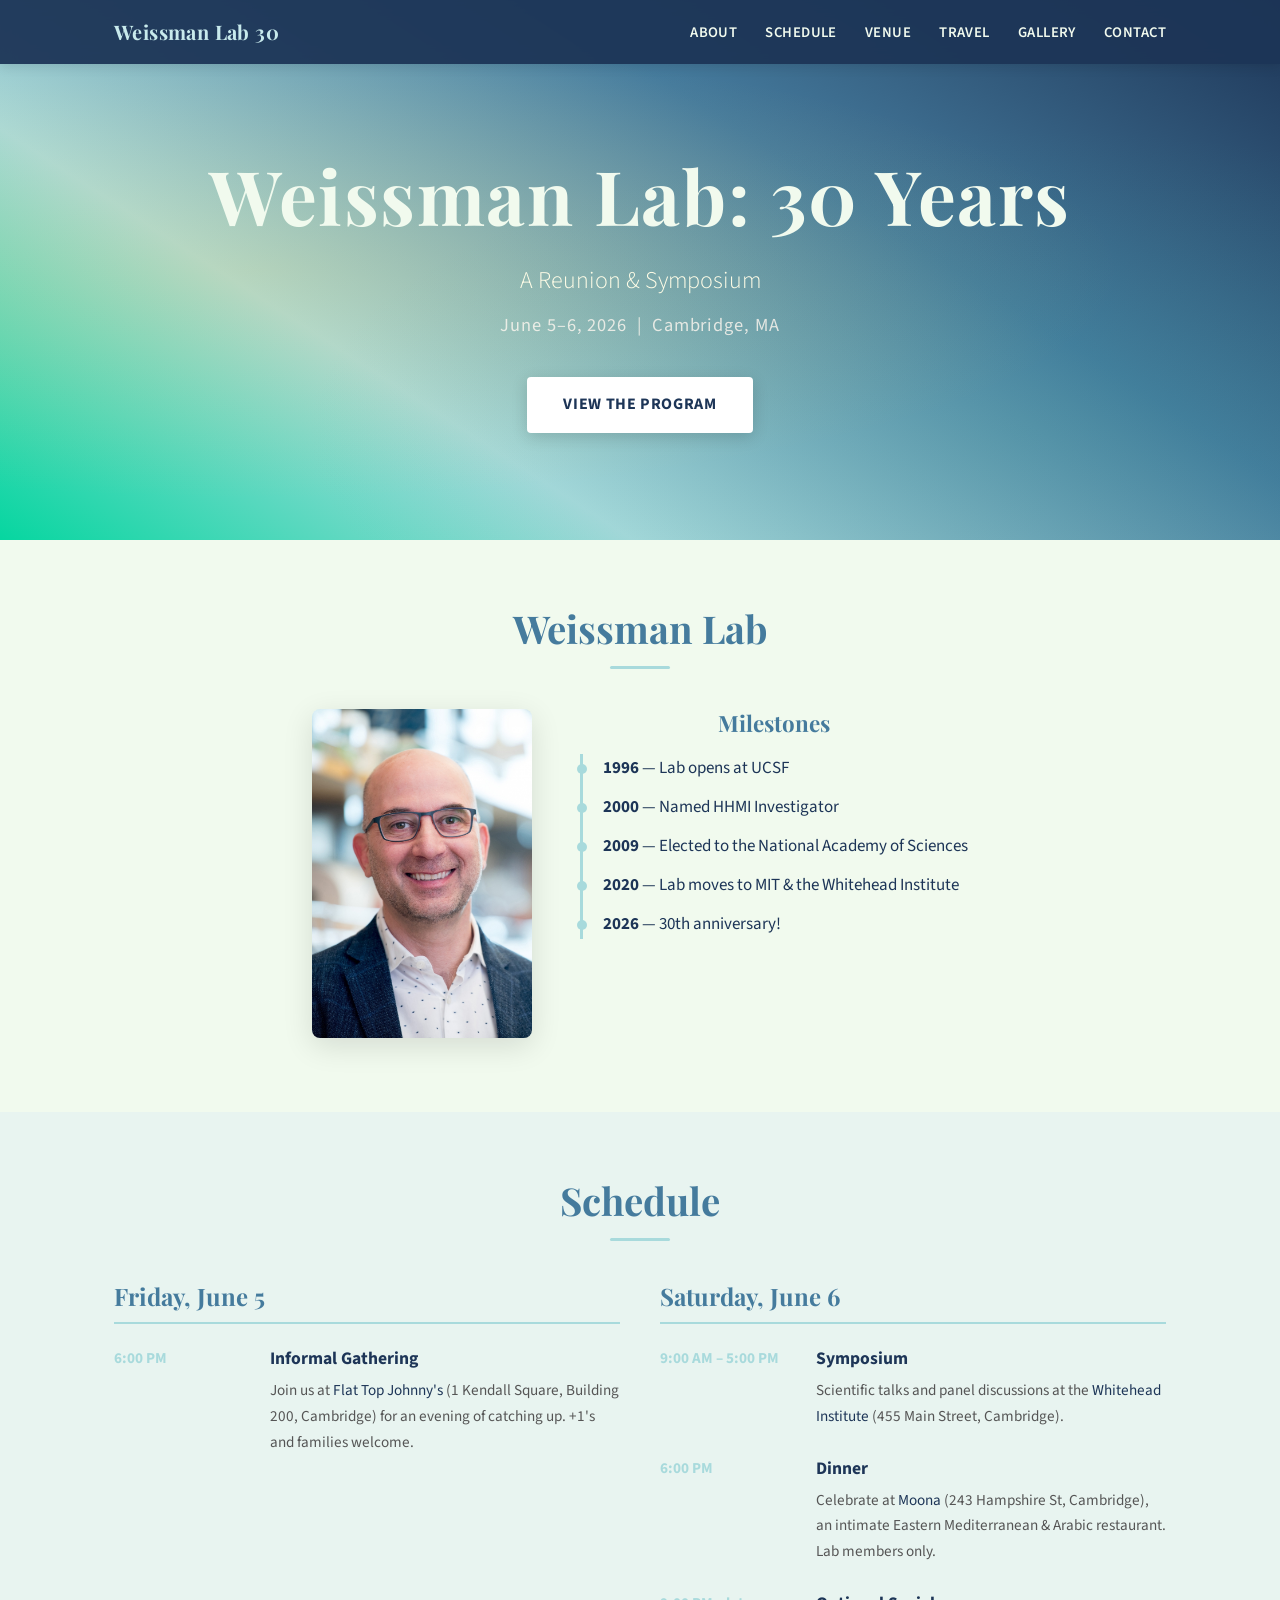
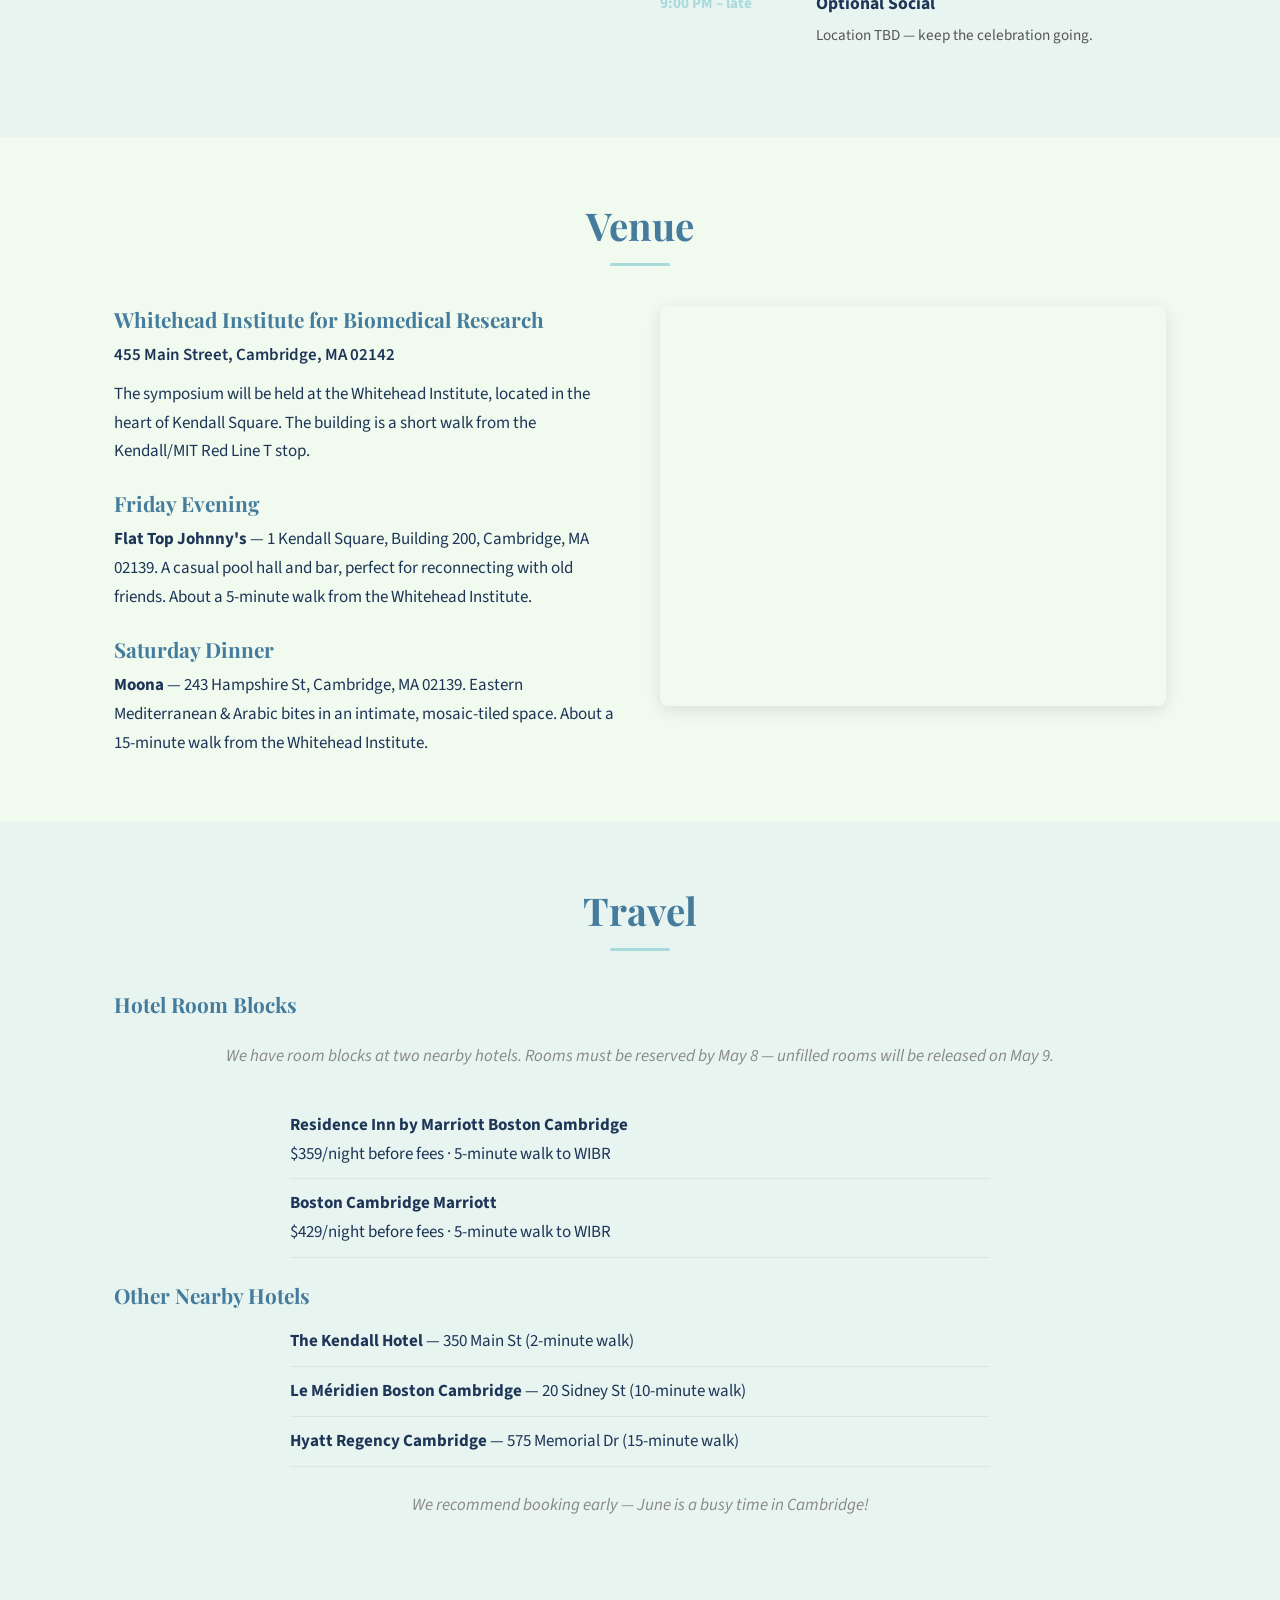
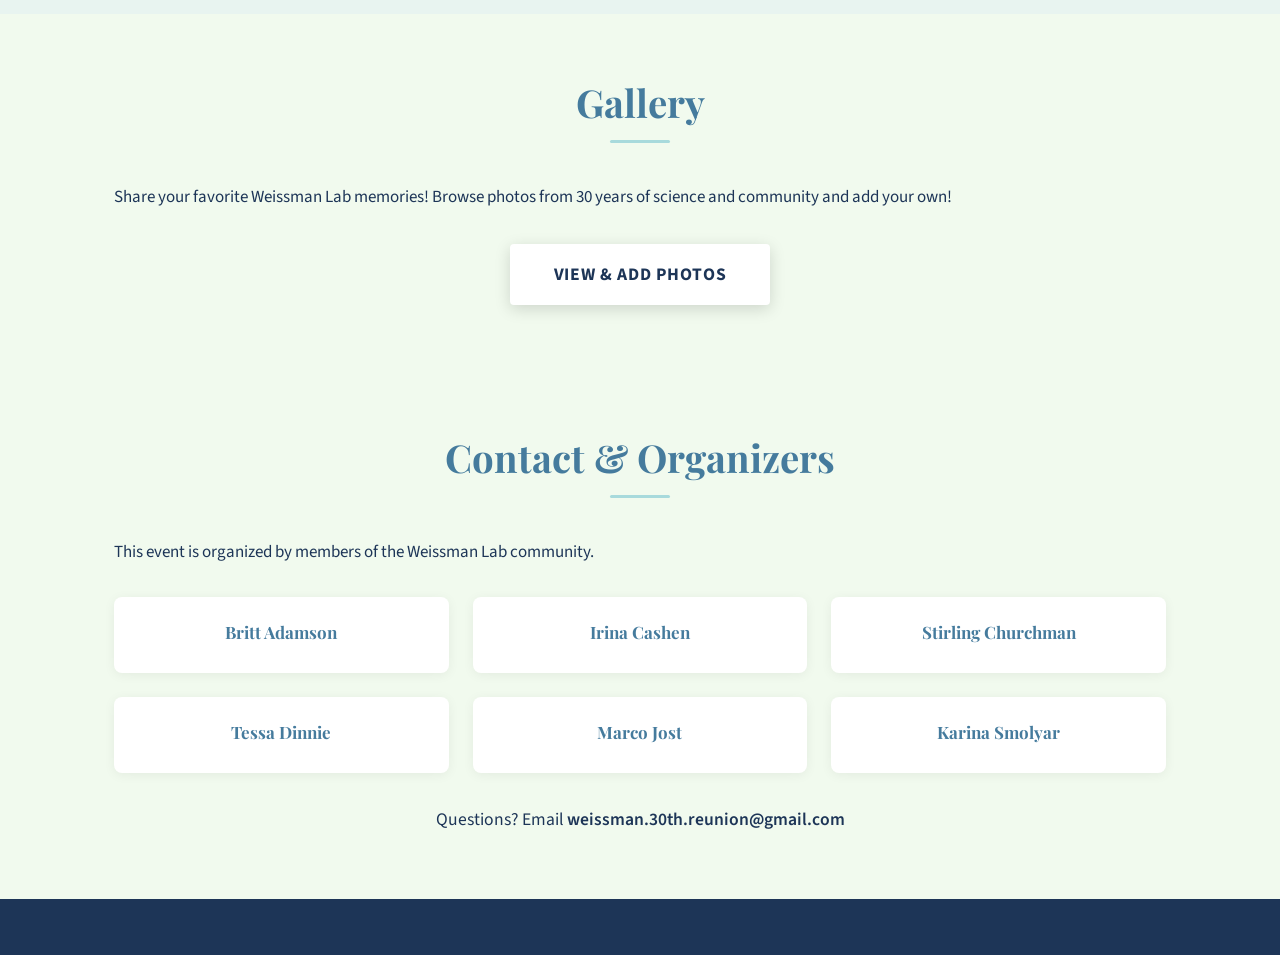
==== index.html @ 536d28dc "Update dinner details and add walk time to Moona in venue section Co-Authored-By: Claude Opus 4.6 (1" ====
<!DOCTYPE html>
<html lang="en">
<head>
  <meta charset="UTF-8">
  <meta name="viewport" content="width=device-width, initial-scale=1.0">
  <title>Weissman Lab: 30 Years — Reunion & Symposium</title>
  <meta name="description" content="Celebrating 30 years of the Weissman Lab. Join us for a reunion and symposium on June 5–6, 2026 in Cambridge, MA.">

  <!-- Open Graph -->
  <meta property="og:title" content="Weissman Lab: 30 Years">
  <meta property="og:description" content="A Reunion & Symposium — June 5–6, 2026 | Cambridge, MA">
  <meta property="og:type" content="website">
  <meta property="og:image" content="images/jonathan.jpg">

  <!-- Google Fonts -->
  <link rel="preconnect" href="https://fonts.googleapis.com">
  <link rel="preconnect" href="https://fonts.gstatic.com" crossorigin>
  <link href="https://fonts.googleapis.com/css2?family=Playfair+Display:wght@400;700&family=Source+Sans+3:wght@300;400;600;700&display=swap" rel="stylesheet">

  <link rel="stylesheet" href="css/style.css">
</head>
<body>

  <!-- Navigation -->
  <nav id="navbar">
    <div class="nav-container">
      <a href="#hero" class="nav-logo">Weissman Lab 30</a>
      <button class="nav-toggle" aria-label="Toggle navigation" aria-expanded="false">
        <span></span>
        <span></span>
        <span></span>
      </button>
      <ul class="nav-links">
        <li><a href="#about">About</a></li>
        <li><a href="#schedule">Schedule</a></li>
        <li><a href="#venue">Venue</a></li>
        <li><a href="#travel">Travel</a></li>
        <li><a href="#gallery">Gallery</a></li>
        <li><a href="#contact">Contact</a></li>
      </ul>
    </div>
  </nav>

  <!-- 1. Hero Banner -->
  <section id="hero">
    <div class="hero-overlay"></div>
    <div class="hero-content">
      <h1>Weissman Lab: 30 Years</h1>
      <p class="hero-subtitle">A Reunion &amp; Symposium</p>
      <p class="hero-date">June 5&ndash;6, 2026 &nbsp;|&nbsp; Cambridge, MA</p>
      <a href="#schedule" class="btn">View the Program</a>
    </div>
  </section>

  <!-- 2. Weissman Lab -->
  <section id="about">
    <div class="container">
      <h2>Weissman Lab</h2>
      <div class="about-centered">
        <div class="about-photo">
          <img src="images/jonathan.jpg" alt="Jonathan Weissman" loading="lazy">
        </div>
        <div>
          <h3 class="milestones-heading">Milestones</h3>
          <ul class="milestones">
            <li><strong>1996</strong> — Lab opens at UCSF</li>
            <li><strong>2000</strong> — Named HHMI Investigator</li>
            <li><strong>2009</strong> — Elected to the National Academy of Sciences</li>
            <li><strong>2020</strong> — Lab moves to MIT &amp; the Whitehead Institute</li>
            <li><strong>2026</strong> — 30th anniversary!</li>
          </ul>
        </div>
      </div>
    </div>
  </section>

  <!-- 3. Schedule / Program -->
  <section id="schedule">
    <div class="container">
      <h2>Schedule</h2>
      <div class="schedule-grid">

        <div class="schedule-day">
          <h3>Friday, June 5</h3>
          <div class="schedule-event">
            <span class="event-time">6:00 PM</span>
            <div class="event-details">
              <strong>Informal Gathering</strong>
              <p>Join us at <a href="https://www.flattopjohnnys.com" target="_blank" rel="noopener">Flat Top Johnny's</a> (1 Kendall Square, Building 200, Cambridge) for an evening of catching up. +1's and families welcome.</p>
            </div>
          </div>
        </div>

        <div class="schedule-day">
          <h3>Saturday, June 6</h3>
          <div class="schedule-event">
            <span class="event-time">9:00 AM – 5:00 PM</span>
            <div class="event-details">
              <strong>Symposium</strong>
              <p>Scientific talks and panel discussions at the <a href="https://wi.mit.edu" target="_blank" rel="noopener">Whitehead Institute</a> (455 Main Street, Cambridge).</p>
            </div>
          </div>
          <div class="schedule-event">
            <span class="event-time">6:00 PM</span>
            <div class="event-details">
              <strong>Dinner</strong>
              <p>Celebrate at <a href="https://www.moonarestaurant.com" target="_blank" rel="noopener">Moona</a> (243 Hampshire St, Cambridge), an intimate Eastern Mediterranean &amp; Arabic restaurant. Lab members only.</p>
            </div>
          </div>
          <div class="schedule-event">
            <span class="event-time">9:00 PM – late</span>
            <div class="event-details">
              <strong>Optional Social</strong>
              <p>Location TBD — keep the celebration going.</p>
            </div>
          </div>
        </div>

      </div>
    </div>
  </section>

  <!-- 4. Venue -->
  <section id="venue">
    <div class="container">
      <h2>Venue</h2>
      <div class="venue-grid">

        <div class="venue-info">
          <h3>Whitehead Institute for Biomedical Research</h3>
          <p class="venue-address">455 Main Street, Cambridge, MA 02142</p>
          <p>The symposium will be held at the Whitehead Institute, located in the heart of Kendall Square. The building is a short walk from the Kendall/MIT Red Line T stop.</p>

          <h3>Friday Evening</h3>
          <p><strong>Flat Top Johnny's</strong> — 1 Kendall Square, Building 200, Cambridge, MA 02139. A casual pool hall and bar, perfect for reconnecting with old friends. About a 5-minute walk from the Whitehead Institute.</p>

          <h3>Saturday Dinner</h3>
          <p><strong><a href="https://www.moonarestaurant.com" target="_blank" rel="noopener">Moona</a></strong> — 243 Hampshire St, Cambridge, MA 02139. Eastern Mediterranean &amp; Arabic bites in an intimate, mosaic-tiled space. About a 15-minute walk from the Whitehead Institute.</p>
        </div>

        <div class="venue-map">
          <iframe
            src="https://maps.google.com/maps?q=Whitehead+Institute+for+Biomedical+Research,+455+Main+Street,+Cambridge,+MA&amp;t=&amp;z=15&amp;ie=UTF8&amp;iwloc=&amp;output=embed"
            width="100%"
            height="400"
            style="border:0;"
            allowfullscreen=""
            loading="lazy"
            referrerpolicy="no-referrer-when-downgrade"
            title="Map to Whitehead Institute">
          </iframe>
        </div>

      </div>
    </div>
  </section>

  <!-- 5. Travel -->
  <section id="travel">
    <div class="container">
      <h2>Travel</h2>

      <h3>Hotel Room Blocks</h3>
      <p class="section-note">We have room blocks at two nearby hotels. Rooms must be reserved by May 8&nbsp;&mdash; unfilled rooms will be released on May 9.</p>
      <ul class="hotel-list">
        <li>
          <strong><a href="https://app.marriott.com/reslink?id=1772903614378&key=GRP&app=resvlink" target="_blank" rel="noopener">Residence Inn by Marriott Boston Cambridge</a></strong>
          <br>$359/night before fees &middot; 5-minute walk to WIBR
        </li>
        <li>
          <strong><a href="https://app.marriott.com/reslink?id=1773342755655&key=GRP&app=resvlink" target="_blank" rel="noopener">Boston Cambridge Marriott</a></strong>
          <br>$429/night before fees &middot; 5-minute walk to WIBR
        </li>
      </ul>

      <h3>Other Nearby Hotels</h3>
      <ul class="hotel-list">
        <li><strong><a href="https://kendallhotel.com" target="_blank" rel="noopener">The Kendall Hotel</a></strong> — 350 Main St (2-minute walk)</li>
        <li><strong><a href="https://www.marriott.com/en-us/hotels/boslm-le-meridien-boston-cambridge/overview/" target="_blank" rel="noopener">Le Méridien Boston Cambridge</a></strong> — 20 Sidney St (10-minute walk)</li>
        <li><strong><a href="https://www.hyatt.com/hyatt-regency/en-US/bosrc-hyatt-regency-cambridge" target="_blank" rel="noopener">Hyatt Regency Cambridge</a></strong> — 575 Memorial Dr (15-minute walk)</li>
      </ul>
      <p class="section-note">We recommend booking early — June is a busy time in Cambridge!</p>
    </div>
  </section>

  <!-- 6. Photo Gallery -->
  <section id="gallery">
    <div class="container">
      <h2>Gallery</h2>
      <p>Share your favorite Weissman Lab memories! Browse photos from 30 years of science and community and add your own!</p>
      <div class="gallery-cta">
        <a href="https://photos.app.goo.gl/qcCmUvtRfWx8oENp8" target="_blank" rel="noopener" class="btn btn-gallery">View &amp; Add Photos</a>
      </div>
    </div>
  </section>

  <!-- Lightbox -->
  <div id="lightbox" class="lightbox" role="dialog" aria-hidden="true">
    <button class="lightbox-close" aria-label="Close lightbox">&times;</button>
    <img class="lightbox-img" src="" alt="">
    <button class="lightbox-prev" aria-label="Previous image">&#8249;</button>
    <button class="lightbox-next" aria-label="Next image">&#8250;</button>
  </div>

  <!-- 7. Contact / Organizers -->
  <section id="contact">
    <div class="container">
      <h2>Contact &amp; Organizers</h2>
      <p>This event is organized by members of the Weissman Lab community.</p>
      <div class="organizers-grid">
        <div class="organizer-card"><h4>Britt Adamson</h4></div>
        <div class="organizer-card"><h4>Irina Cashen</h4></div>
        <div class="organizer-card"><h4>Stirling Churchman</h4></div>
        <div class="organizer-card"><h4>Tessa Dinnie</h4></div>
        <div class="organizer-card"><h4>Marco Jost</h4></div>
        <div class="organizer-card"><h4>Karina Smolyar</h4></div>
      </div>
      <p class="contact-email">Questions? Email <a href="mailto:weissman.30th.reunion@gmail.com">weissman.30th.reunion@gmail.com</a></p>
    </div>
  </section>

  <!-- Footer -->
  <footer>
    <div class="container">
    </div>
  </footer>

  <script src="js/main.js"></script>
</body>
</html>
---- css/style.css ----
/* ===========================
   Weissman Lab 30th Anniversary
   =========================== */

:root {
  --gold: #A8DADC;
  --burgundy: #457B9D;
  --cream: #F1FAEE;
  --charcoal: #1D3557;
  --gold-light: #c8eaec;
  --burgundy-dark: #345d77;
  --gray-light: #E8F4F0;
  --teal: #1D3557;
  --coral: #457B9D;
  --sunset: #A8DADC;
}

/* Reset */
*, *::before, *::after {
  margin: 0;
  padding: 0;
  box-sizing: border-box;
}

html {
  scroll-behavior: smooth;
  scroll-padding-top: 70px;
}

body {
  font-family: 'Source Sans 3', 'Source Sans Pro', sans-serif;
  color: var(--charcoal);
  background: var(--cream);
  line-height: 1.7;
  font-size: 17px;
}

h1, h2, h3, h4 {
  font-family: 'Playfair Display', Georgia, serif;
  line-height: 1.3;
}

a {
  color: var(--teal);
  text-decoration: none;
  transition: color 0.2s;
}

a:hover {
  color: var(--coral);
}

img {
  max-width: 100%;
  height: auto;
}

.container {
  max-width: 1100px;
  margin: 0 auto;
  padding: 0 24px;
}

section {
  padding: 64px 0;
}

section:nth-child(even) {
  background: var(--gray-light);
}

h2 {
  font-size: 2.4rem;
  margin-bottom: 12px;
  color: var(--coral);
  text-align: center;
}

h2::after {
  content: '';
  display: block;
  width: 60px;
  height: 3px;
  background: var(--gold);
  margin: 12px auto 40px;
  border-radius: 2px;
}

.section-note {
  text-align: center;
  color: #888;
  font-style: italic;
  margin-bottom: 30px;
}

/* ---- Navigation ---- */

#navbar {
  position: fixed;
  top: 0;
  left: 0;
  right: 0;
  z-index: 1000;
  background: rgba(29, 53, 87, 0.95);
  backdrop-filter: blur(8px);
  box-shadow: 0 2px 12px rgba(0,0,0,0.12);
}

.nav-container {
  max-width: 1100px;
  margin: 0 auto;
  padding: 0 24px;
  display: flex;
  align-items: center;
  justify-content: space-between;
  height: 64px;
}

.nav-logo {
  font-family: 'Playfair Display', serif;
  font-size: 1.25rem;
  color: var(--gold-light) !important;
  font-weight: 700;
  letter-spacing: 0.02em;
}

.nav-links {
  list-style: none;
  display: flex;
  gap: 28px;
}

.nav-links a {
  color: var(--cream);
  font-size: 0.92rem;
  font-weight: 600;
  letter-spacing: 0.03em;
  text-transform: uppercase;
  padding: 4px 0;
  border-bottom: 2px solid transparent;
  transition: border-color 0.2s, color 0.2s;
}

.nav-links a:hover,
.nav-links a.active {
  color: var(--gold);
  border-bottom-color: var(--gold);
}

/* Nav toggle (mobile) */
.nav-toggle {
  display: none;
  flex-direction: column;
  gap: 5px;
  background: none;
  border: none;
  cursor: pointer;
  padding: 4px;
}

.nav-toggle span {
  display: block;
  width: 26px;
  height: 2px;
  background: var(--cream);
  border-radius: 2px;
  transition: transform 0.3s, opacity 0.3s;
}

.nav-toggle.open span:nth-child(1) {
  transform: translateY(7px) rotate(45deg);
}

.nav-toggle.open span:nth-child(2) {
  opacity: 0;
}

.nav-toggle.open span:nth-child(3) {
  transform: translateY(-7px) rotate(-45deg);
}

/* ---- Hero ---- */

#hero {
  position: relative;
  min-height: 60vh;
  display: flex;
  align-items: center;
  justify-content: center;
  text-align: center;
  background: linear-gradient(213deg, #1D3557 0%, #457B9D 35%, #A8DADC 70%, #06D6A0 100%);
  padding: 120px 24px 80px;
  overflow: hidden;
}

.hero-overlay {
  position: absolute;
  inset: 0;
  background:
    radial-gradient(ellipse at 20% 50%, rgba(247, 201, 72, 0.2) 0%, transparent 60%),
    radial-gradient(ellipse at 80% 80%, rgba(42, 157, 143, 0.15) 0%, transparent 50%);
  pointer-events: none;
}

.hero-content {
  position: relative;
  z-index: 1;
}

#hero h1 {
  font-size: 4.7rem;
  color: var(--cream);
  margin-bottom: 16px;
  letter-spacing: 0.02em;
}

.hero-subtitle {
  font-size: 1.5rem;
  color: #FFFDE7;
  font-weight: 300;
  margin-bottom: 8px;
}

.hero-date {
  font-size: 1.15rem;
  color: rgba(255, 248, 240, 0.8);
  margin-bottom: 36px;
  letter-spacing: 0.05em;
}

.btn {
  display: inline-block;
  padding: 14px 36px;
  background: white;
  color: var(--charcoal);
  font-weight: 700;
  font-size: 1rem;
  border-radius: 4px;
  letter-spacing: 0.04em;
  text-transform: uppercase;
  transition: background 0.2s, transform 0.15s, box-shadow 0.2s;
  box-shadow: 0 4px 16px rgba(0,0,0,0.15);
}

.btn:hover {
  background: var(--gold-light);
  color: var(--charcoal);
  transform: translateY(-1px);
  box-shadow: 0 6px 20px rgba(0,0,0,0.2);
}

/* ---- About ---- */

.about-grid {
  display: grid;
  grid-template-columns: 280px 1fr;
  gap: 48px;
  align-items: start;
}

.about-photo img {
  border-radius: 8px;
  box-shadow: 0 8px 30px rgba(0,0,0,0.12);
  width: 220px;
}

.figure-caption {
  font-style: italic;
  font-size: 0.85rem;
  color: #777;
  margin-top: 10px;
  line-height: 1.4;
  max-width: 220px;
}

.about-text p {
  margin-bottom: 16px;
}

.about-text h3 {
  font-size: 1.4rem;
  color: var(--coral);
  margin: 28px 0 12px;
}

.about-centered {
  display: flex;
  justify-content: center;
  gap: 48px;
  align-items: start;
}

.milestones-heading {
  text-align: left;
  font-size: 1.4rem;
  color: var(--coral);
  margin-bottom: 16px;
  text-align: center;
}

.milestones {
  list-style: none;
  border-left: 3px solid var(--gold);
  padding-left: 20px;
  max-width: 500px;
}

.milestones li {
  margin-bottom: 10px;
  position: relative;
}

.milestones li::before {
  content: '';
  position: absolute;
  left: -26px;
  top: 10px;
  width: 10px;
  height: 10px;
  background: var(--gold);
  border-radius: 50%;
}

/* ---- Schedule ---- */

.schedule-grid {
  display: grid;
  grid-template-columns: 1fr 1fr;
  gap: 40px;
}

.schedule-day h3 {
  font-size: 1.5rem;
  color: var(--coral);
  margin-bottom: 20px;
  padding-bottom: 10px;
  border-bottom: 2px solid var(--gold);
}

.schedule-event {
  display: flex;
  gap: 16px;
  margin-bottom: 24px;
}

.event-time {
  flex-shrink: 0;
  width: 140px;
  font-weight: 700;
  color: var(--gold);
  font-size: 0.95rem;
  padding-top: 2px;
}

.event-details strong {
  display: block;
  font-size: 1.1rem;
  margin-bottom: 4px;
}

.event-details p {
  color: #555;
  font-size: 0.95rem;
}

/* ---- Speakers ---- */

.speakers-grid {
  display: grid;
  grid-template-columns: repeat(3, 1fr);
  gap: 28px;
}

.speaker-card {
  background: white;
  border-radius: 8px;
  padding: 28px 20px;
  text-align: center;
  box-shadow: 0 2px 12px rgba(0,0,0,0.06);
  transition: transform 0.2s, box-shadow 0.2s;
}

.speaker-card:hover {
  transform: translateY(-3px);
  box-shadow: 0 6px 20px rgba(0,0,0,0.1);
}

.speaker-photo-placeholder {
  width: 100px;
  height: 100px;
  border-radius: 50%;
  background: linear-gradient(135deg, var(--gray-light), #ddd);
  margin: 0 auto 16px;
  display: flex;
  align-items: center;
  justify-content: center;
}

.speaker-card h4 {
  font-size: 1.15rem;
  color: var(--charcoal);
  margin-bottom: 4px;
}

.speaker-affiliation {
  color: var(--teal);
  font-size: 0.9rem;
  font-weight: 600;
  margin-bottom: 6px;
}

.speaker-talk {
  color: #888;
  font-size: 0.88rem;
  font-style: italic;
}

.placeholder-card {
  opacity: 0.6;
  border: 2px dashed #ccc;
  box-shadow: none;
}

/* ---- Venue ---- */

.venue-grid {
  display: grid;
  grid-template-columns: 1fr 1fr;
  gap: 40px;
  align-items: start;
}

.venue-info h3 {
  font-size: 1.3rem;
  color: var(--coral);
  margin: 24px 0 8px;
}

.venue-info h3:first-child {
  margin-top: 0;
}

.venue-address {
  font-weight: 600;
  color: var(--teal);
  margin-bottom: 10px;
}

.hotel-list {
  list-style: none;
  padding: 0;
}

.hotel-list li {
  padding: 6px 0;
  border-bottom: 1px solid rgba(0,0,0,0.06);
}

.venue-map iframe {
  border-radius: 8px;
  box-shadow: 0 4px 16px rgba(0,0,0,0.1);
}

/* ---- Travel ---- */

#travel h3 {
  font-size: 1.3rem;
  color: var(--coral);
  margin: 24px 0 8px;
}

#travel h3:first-of-type {
  margin-top: 0;
}

#travel .hotel-list {
  max-width: 700px;
  margin: 0 auto;
}

#travel .hotel-list li {
  padding: 10px 0;
}

#travel .section-note {
  margin-top: 24px;
}

/* ---- Gallery ---- */

.gallery-cta {
  text-align: center;
  margin-top: 32px;
}

.btn-gallery {
  font-size: 1.1rem;
  padding: 16px 44px;
}

/* ---- Lightbox ---- */

.lightbox {
  display: none;
  position: fixed;
  inset: 0;
  z-index: 2000;
  background: rgba(0, 0, 0, 0.92);
  align-items: center;
  justify-content: center;
}

.lightbox.active {
  display: flex;
}

.lightbox-img {
  max-width: 90vw;
  max-height: 85vh;
  border-radius: 4px;
  box-shadow: 0 0 40px rgba(0,0,0,0.5);
}

.lightbox-close {
  position: absolute;
  top: 20px;
  right: 28px;
  background: none;
  border: none;
  color: white;
  font-size: 2.5rem;
  cursor: pointer;
  line-height: 1;
  transition: color 0.2s;
}

.lightbox-close:hover {
  color: var(--gold);
}

.lightbox-prev,
.lightbox-next {
  position: absolute;
  top: 50%;
  transform: translateY(-50%);
  background: none;
  border: none;
  color: white;
  font-size: 3rem;
  cursor: pointer;
  padding: 8px 16px;
  transition: color 0.2s;
}

.lightbox-prev { left: 16px; }
.lightbox-next { right: 16px; }

.lightbox-prev:hover,
.lightbox-next:hover {
  color: var(--gold);
}

/* ---- Contact ---- */

.organizers-grid {
  display: grid;
  grid-template-columns: repeat(auto-fit, minmax(260px, 1fr));
  gap: 24px;
  margin-top: 30px;
}

.organizer-card {
  background: white;
  border-radius: 8px;
  padding: 24px;
  text-align: center;
  box-shadow: 0 2px 12px rgba(0,0,0,0.06);
}

.organizer-card h4 {
  color: var(--coral);
  margin-bottom: 6px;
}

.contact-email {
  text-align: center;
  margin-top: 32px;
  font-size: 1.1rem;
}

.contact-email a {
  font-weight: 600;
}

.draft-note {
  margin-top: 20px;
  font-size: 0.85rem;
  color: #999;
  font-style: italic;
}

/* ---- Footer ---- */

footer {
  background: var(--charcoal);
  color: rgba(255, 248, 240, 0.6);
  text-align: center;
  padding: 28px 24px;
  font-size: 0.9rem;
}

.footer-credit {
  margin-top: 8px;
  font-size: 0.8rem;
  opacity: 0.6;
}

.footer-credit a {
  color: rgba(255, 248, 240, 0.8);
}

.footer-credit a:hover {
  color: var(--gold-light);
}

/* ---- Responsive ---- */

@media (max-width: 900px) {
  .about-grid {
    grid-template-columns: 1fr;
    text-align: center;
  }

  .about-photo {
    display: flex;
    justify-content: center;
  }

  .about-photo img {
    max-width: 220px;
  }

  .milestones {
    text-align: left;
  }

  .schedule-grid {
    grid-template-columns: 1fr;
  }

  .speakers-grid {
    grid-template-columns: repeat(2, 1fr);
  }

  .venue-grid {
    grid-template-columns: 1fr;
  }

  .venue-map {
    order: -1;
  }
}

@media (max-width: 650px) {
  #hero h1 {
    font-size: 2.4rem;
  }

  .hero-subtitle {
    font-size: 1.15rem;
  }

  h2 {
    font-size: 1.8rem;
  }

  section {
    padding: 56px 0;
  }

  .nav-toggle {
    display: flex;
  }

  .nav-links {
    display: none;
    position: absolute;
    top: 64px;
    left: 0;
    right: 0;
    background: rgba(29, 53, 87, 0.98);
    flex-direction: column;
    gap: 0;
    padding: 8px 0;
  }

  .nav-links.open {
    display: flex;
  }

  .nav-links a {
    display: block;
    padding: 14px 24px;
    border-bottom: none;
  }

  .speakers-grid {
    grid-template-columns: 1fr;
  }

  .gallery-grid {
    grid-template-columns: repeat(2, 1fr);
  }

  .schedule-event {
    flex-direction: column;
    gap: 4px;
  }

  .event-time {
    width: auto;
  }
}
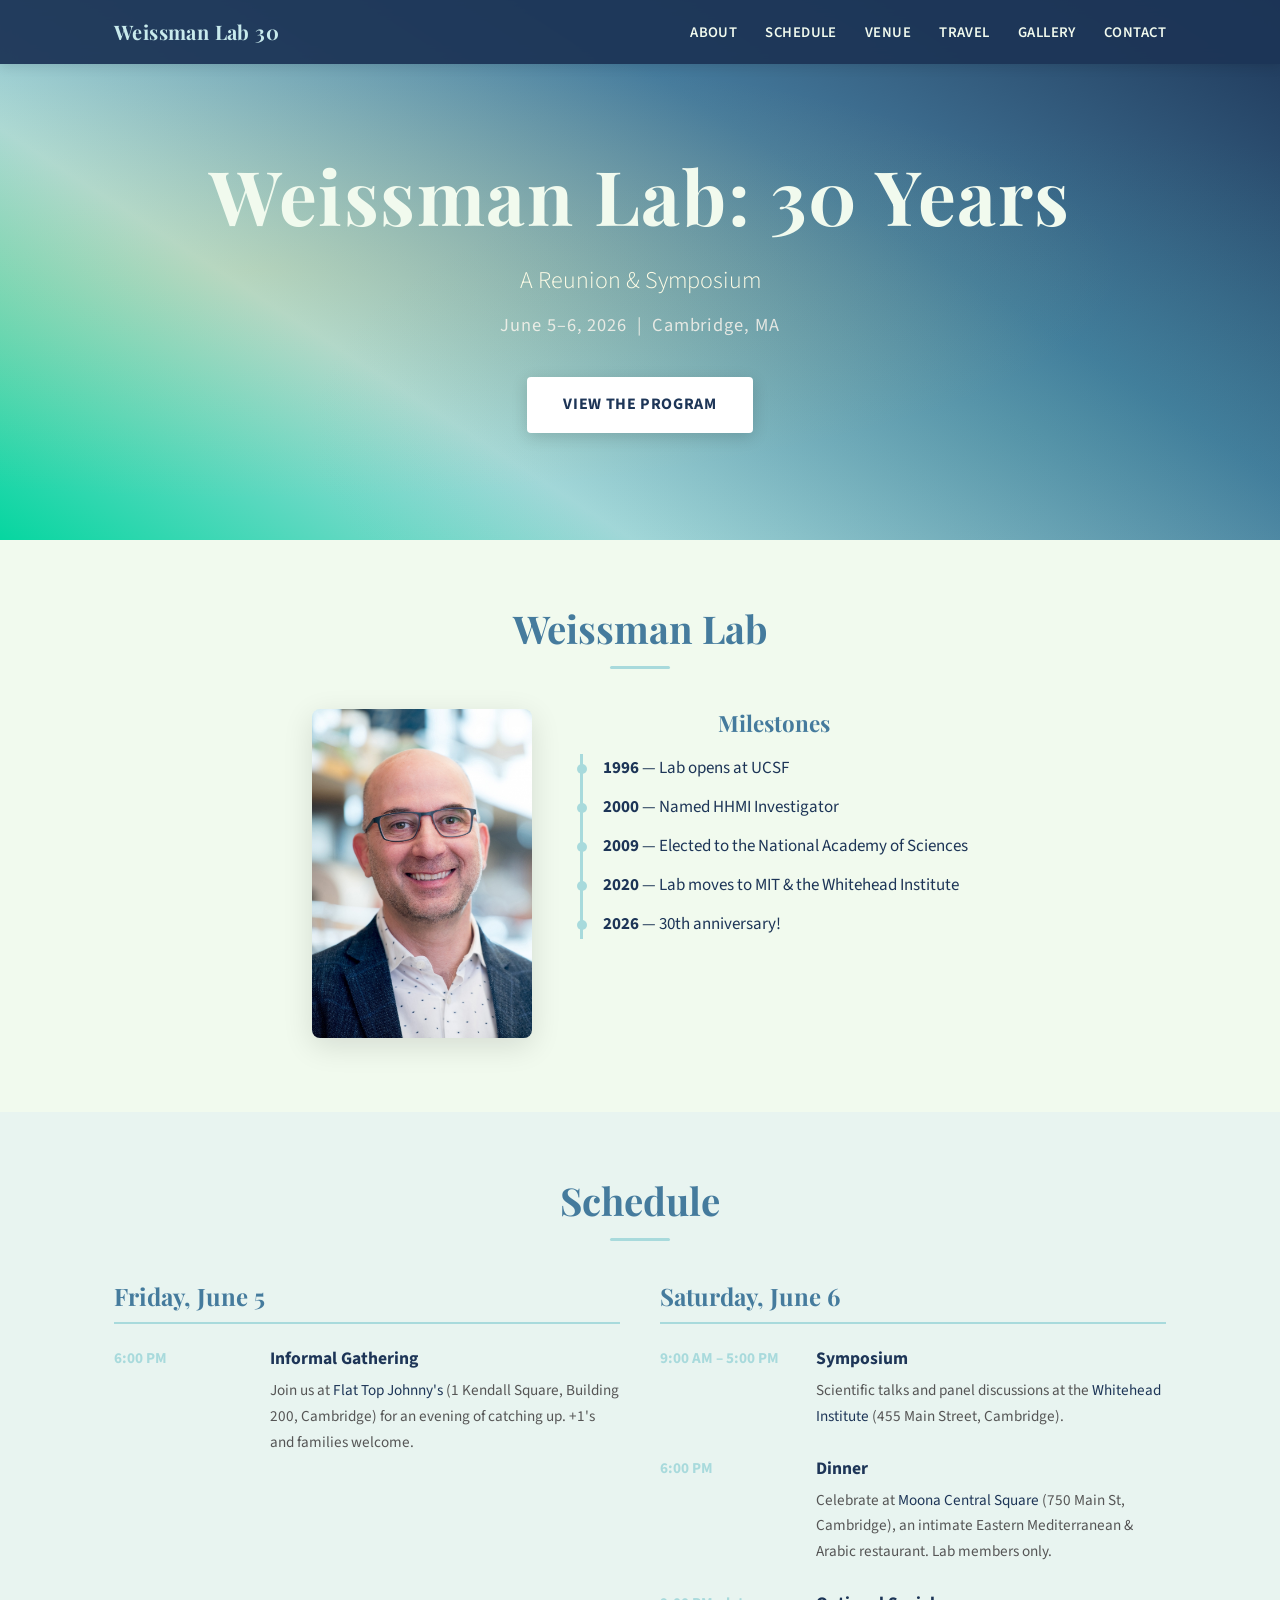
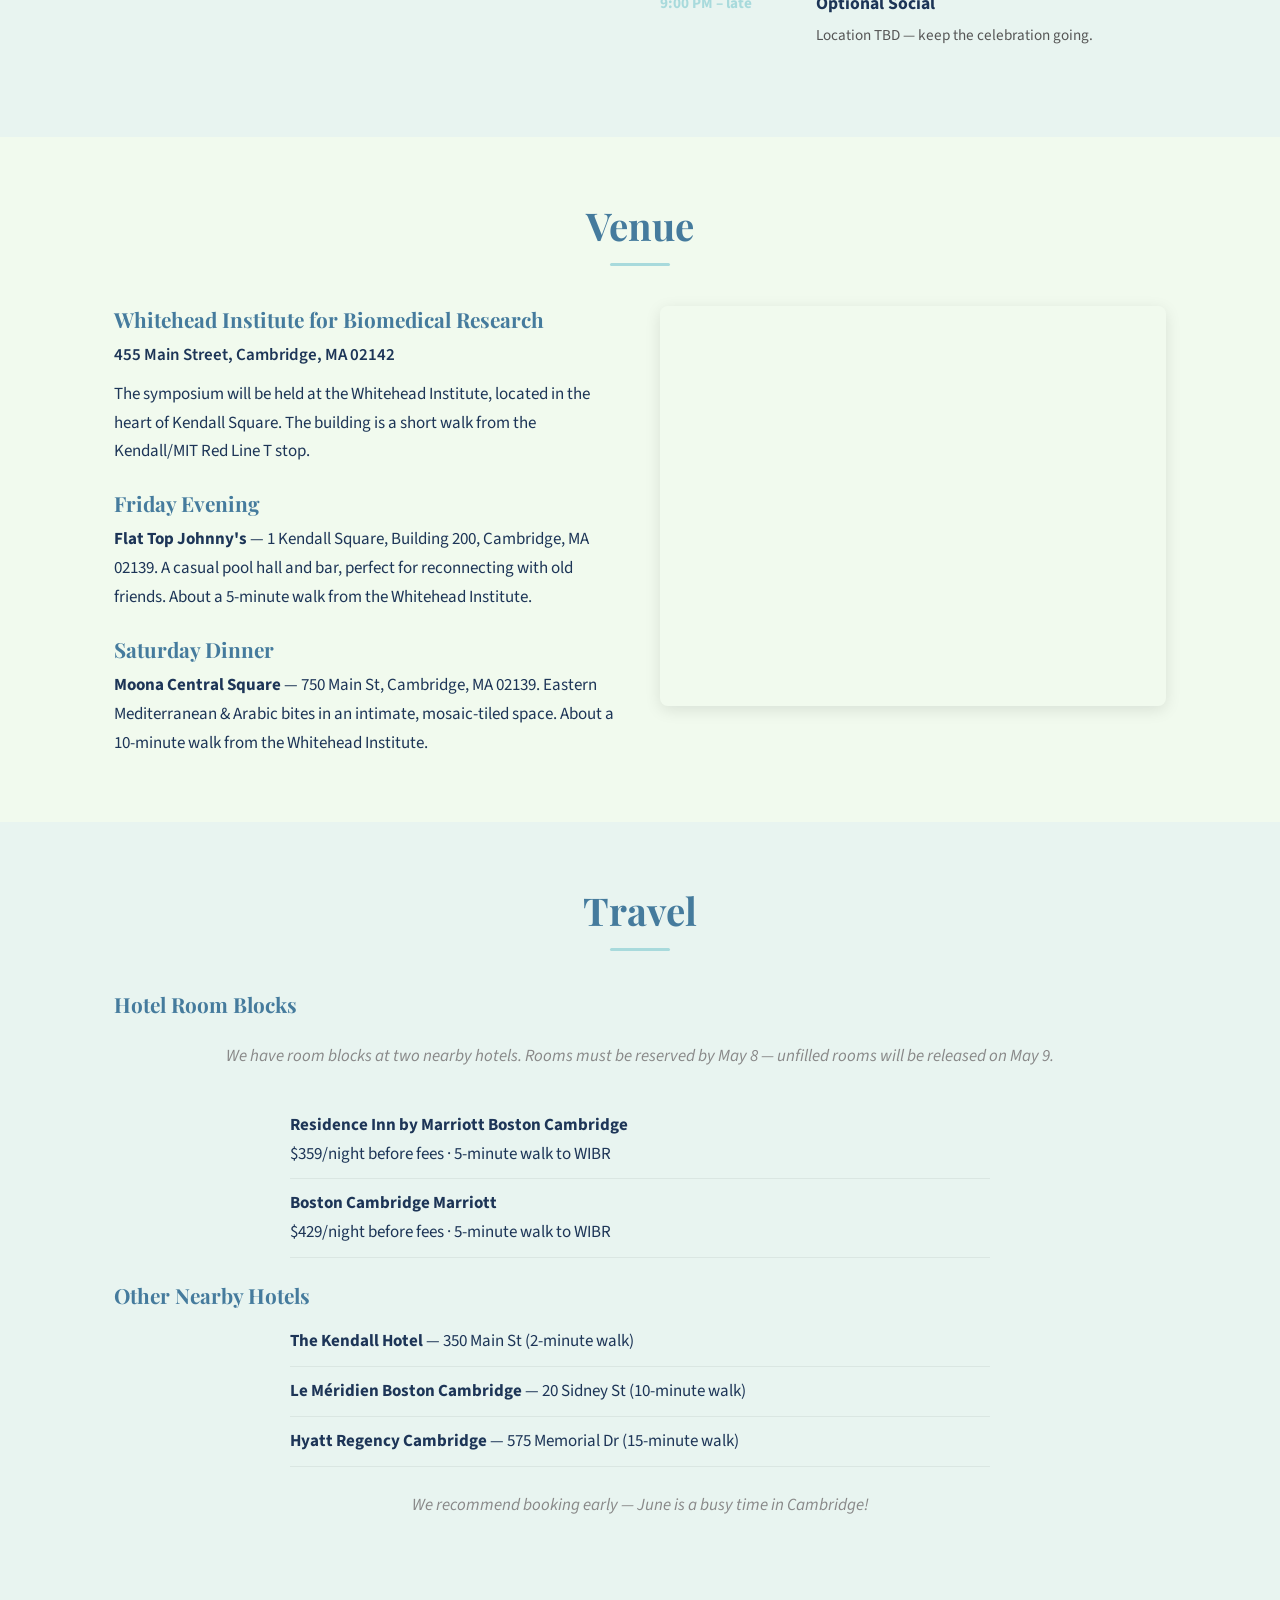
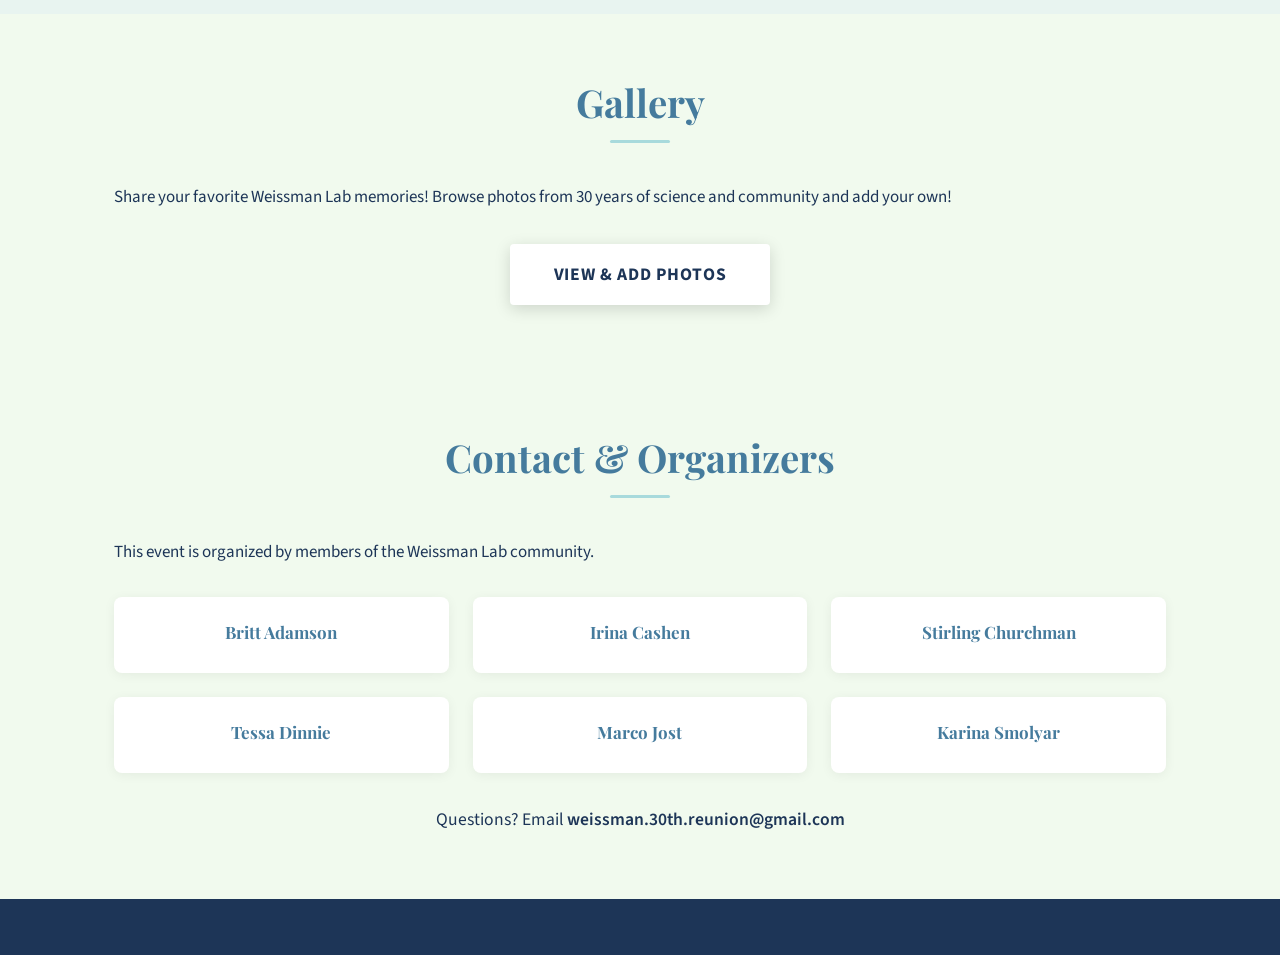
==== commit caa088da: "Update Moona to Central Square location with correct address and URL Co-Authored-By: Claude Opus 4.6" ====
--- a/index.html
+++ b/index.html
@@ -104,7 +104,7 @@
             <span class="event-time">6:00 PM</span>
             <div class="event-details">
               <strong>Dinner</strong>
-              <p>Celebrate at <a href="https://www.moonarestaurant.com" target="_blank" rel="noopener">Moona</a> (243 Hampshire St, Cambridge), an intimate Eastern Mediterranean &amp; Arabic restaurant. Lab members only.</p>
+              <p>Celebrate at <a href="https://www.moonarestaurant.com/central-square" target="_blank" rel="noopener">Moona Central Square</a> (750 Main St, Cambridge), an intimate Eastern Mediterranean &amp; Arabic restaurant. Lab members only.</p>
             </div>
           </div>
           <div class="schedule-event">
@@ -135,7 +135,7 @@
           <p><strong>Flat Top Johnny's</strong> — 1 Kendall Square, Building 200, Cambridge, MA 02139. A casual pool hall and bar, perfect for reconnecting with old friends. About a 5-minute walk from the Whitehead Institute.</p>
 
           <h3>Saturday Dinner</h3>
-          <p><strong><a href="https://www.moonarestaurant.com" target="_blank" rel="noopener">Moona</a></strong> — 243 Hampshire St, Cambridge, MA 02139. Eastern Mediterranean &amp; Arabic bites in an intimate, mosaic-tiled space. About a 15-minute walk from the Whitehead Institute.</p>
+          <p><strong><a href="https://www.moonarestaurant.com/central-square" target="_blank" rel="noopener">Moona Central Square</a></strong> — 750 Main St, Cambridge, MA 02139. Eastern Mediterranean &amp; Arabic bites in an intimate, mosaic-tiled space. About a 10-minute walk from the Whitehead Institute.</p>
         </div>
 
         <div class="venue-map">
@@ -176,7 +176,7 @@
       <h3>Other Nearby Hotels</h3>
       <ul class="hotel-list">
         <li><strong><a href="https://kendallhotel.com" target="_blank" rel="noopener">The Kendall Hotel</a></strong> — 350 Main St (2-minute walk)</li>
-        <li><strong><a href="https://www.marriott.com/en-us/hotels/boslm-le-meridien-boston-cambridge/overview/" target="_blank" rel="noopener">Le Méridien Boston Cambridge</a></strong> — 20 Sidney St (10-minute walk)</li>
+        <li><strong><a href="https://www.marriott.com/en-us/hotels/bosbm-le-meridien-boston-cambridge/overview/" target="_blank" rel="noopener">Le Méridien Boston Cambridge</a></strong> — 20 Sidney St (10-minute walk)</li>
         <li><strong><a href="https://www.hyatt.com/hyatt-regency/en-US/bosrc-hyatt-regency-cambridge" target="_blank" rel="noopener">Hyatt Regency Cambridge</a></strong> — 575 Memorial Dr (15-minute walk)</li>
       </ul>
       <p class="section-note">We recommend booking early — June is a busy time in Cambridge!</p>
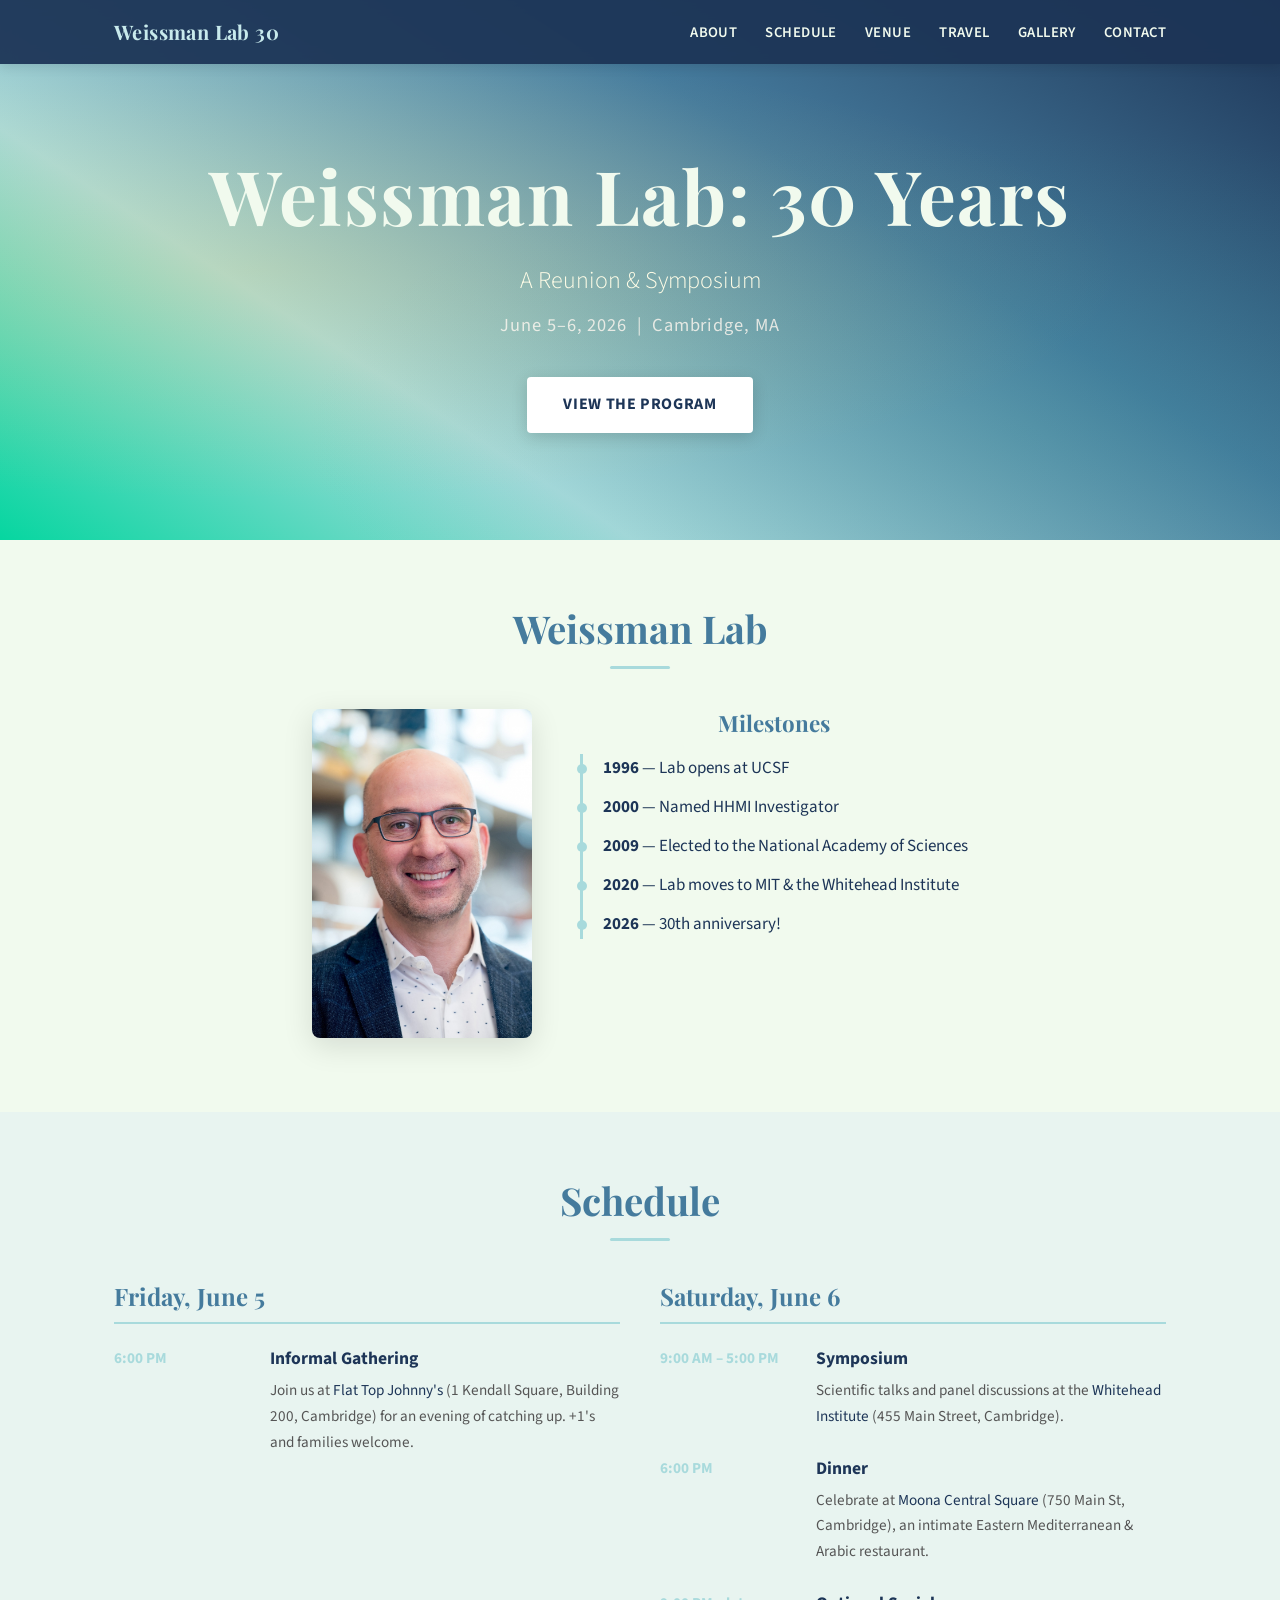
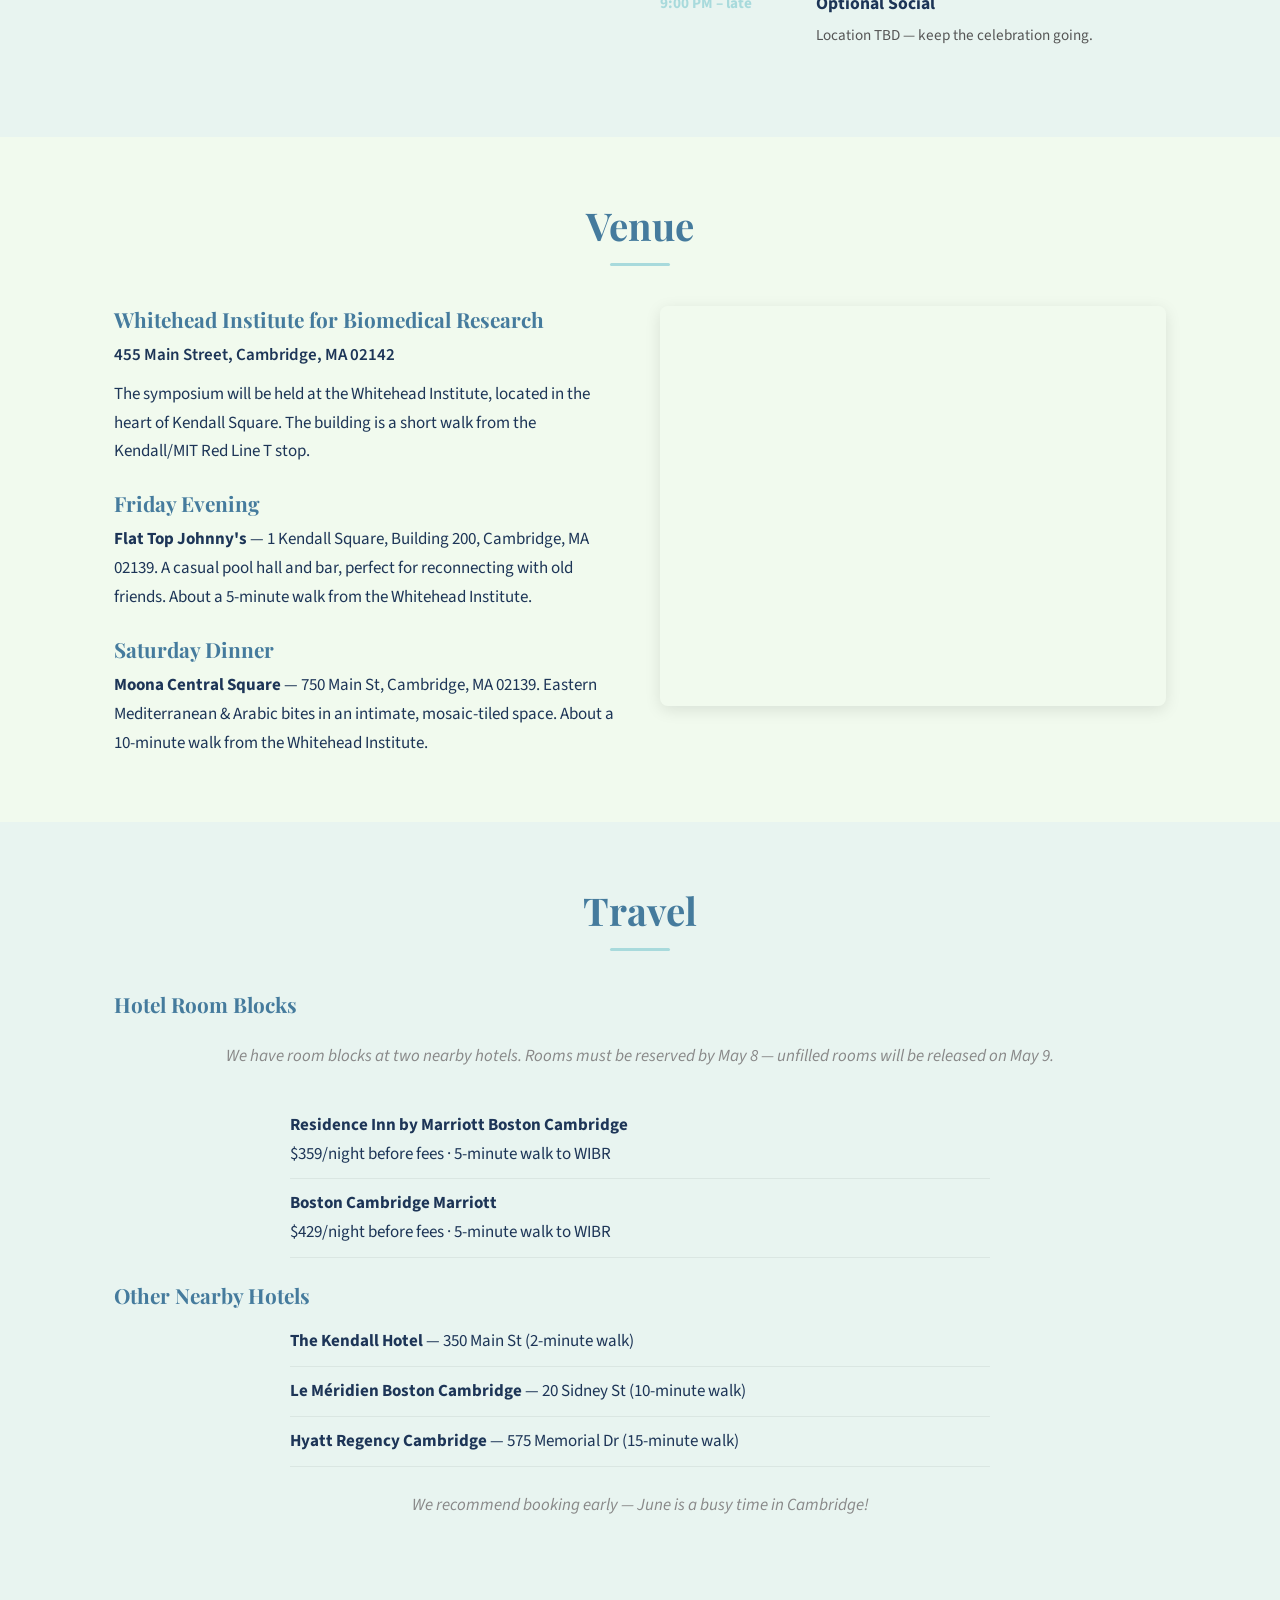
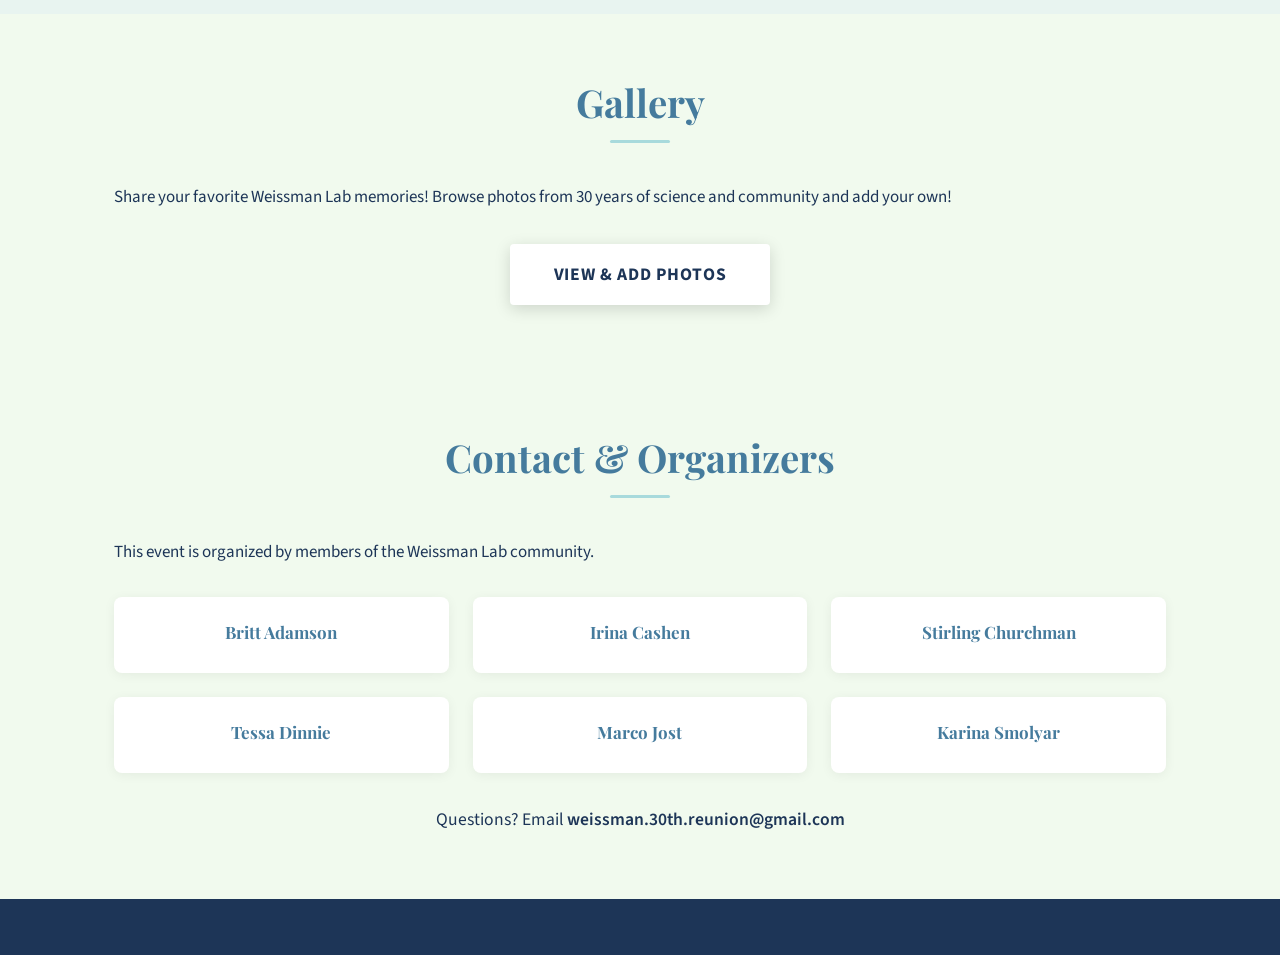
==== commit 56f8c2c2: "Remove lab members only note from Saturday dinner Co-Authored-By: Claude Opus 4.6 (1M context) <nore" ====
--- a/index.html
+++ b/index.html
@@ -104,7 +104,7 @@
             <span class="event-time">6:00 PM</span>
             <div class="event-details">
               <strong>Dinner</strong>
-              <p>Celebrate at <a href="https://www.moonarestaurant.com/central-square" target="_blank" rel="noopener">Moona Central Square</a> (750 Main St, Cambridge), an intimate Eastern Mediterranean &amp; Arabic restaurant. Lab members only.</p>
+              <p>Celebrate at <a href="https://www.moonarestaurant.com/central-square" target="_blank" rel="noopener">Moona Central Square</a> (750 Main St, Cambridge), an intimate Eastern Mediterranean &amp; Arabic restaurant.</p>
             </div>
           </div>
           <div class="schedule-event">
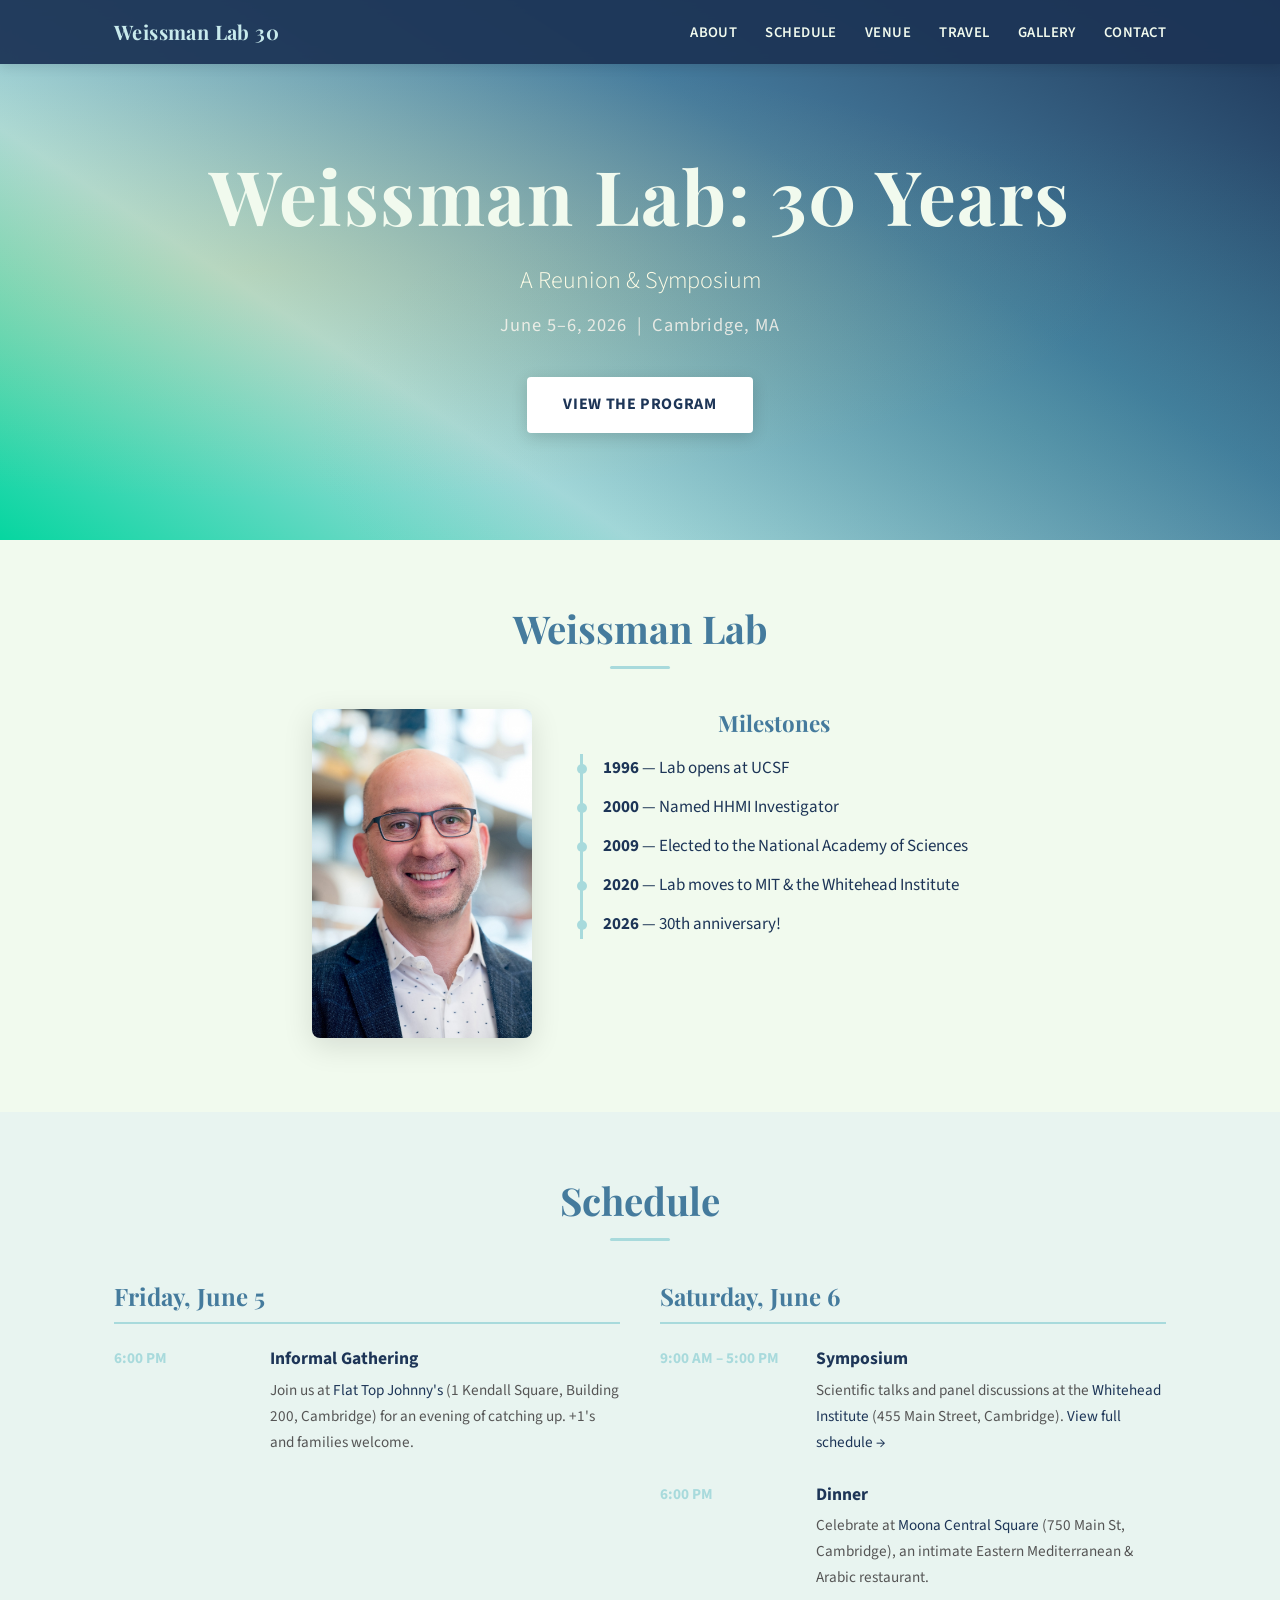
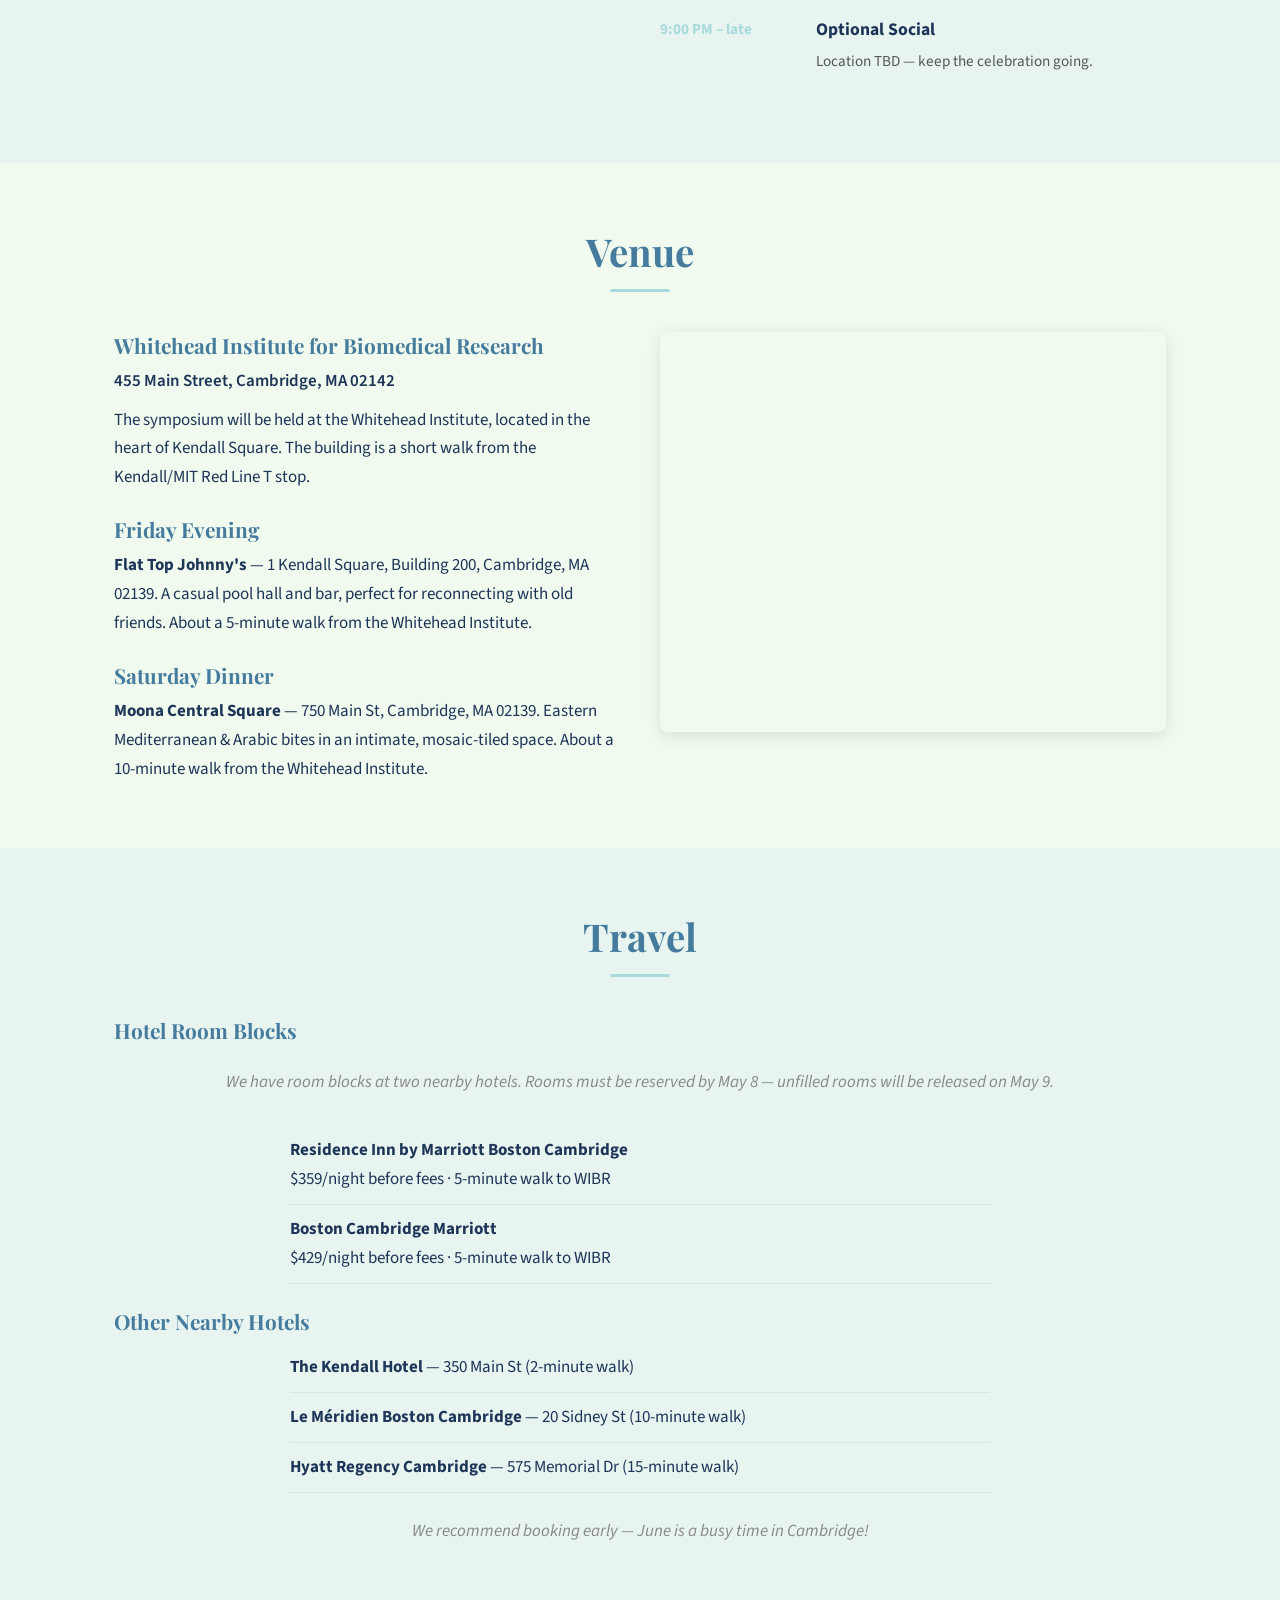
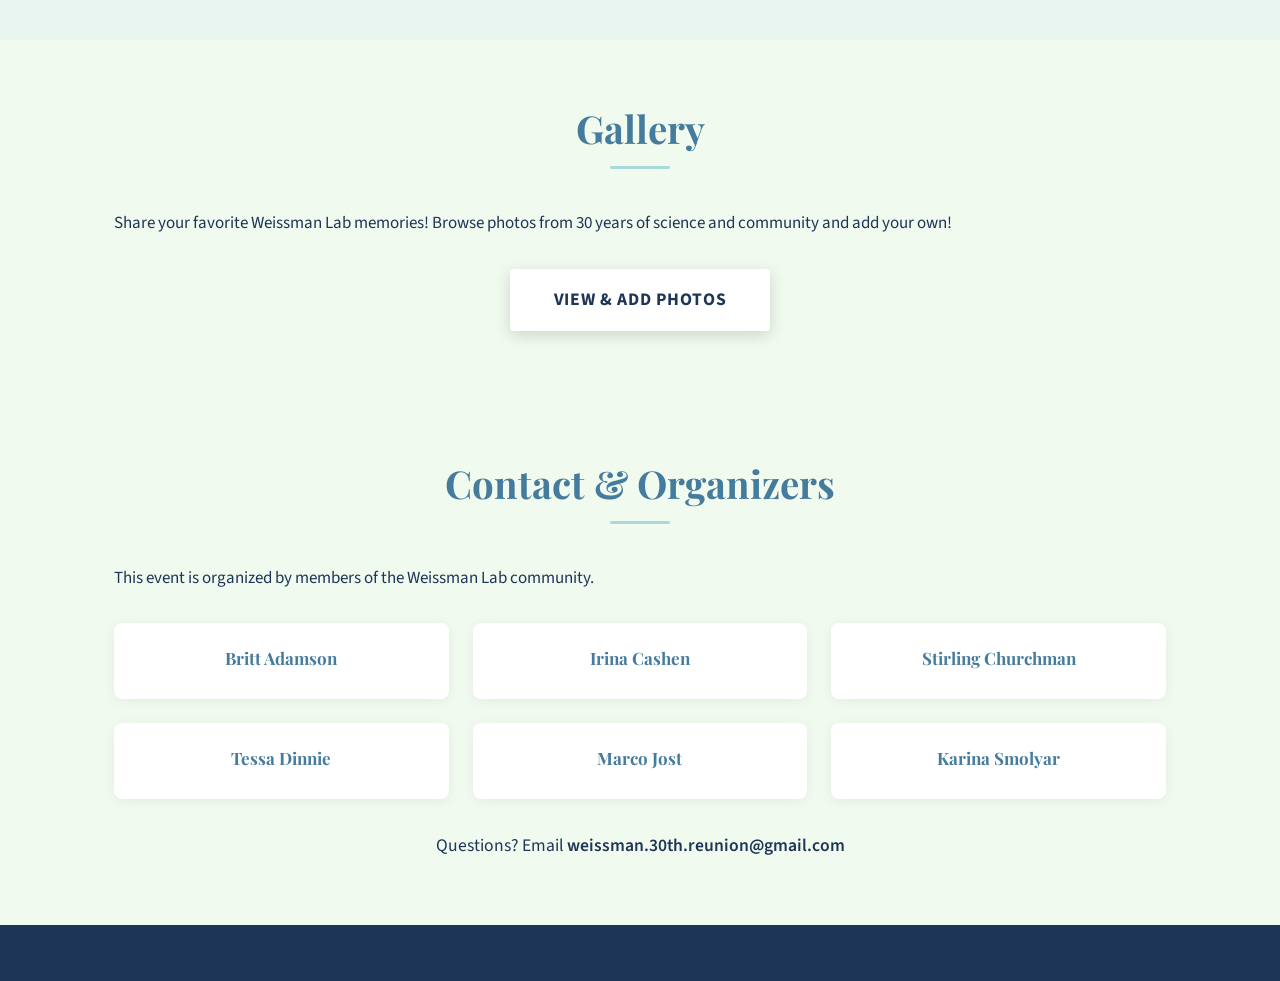
==== commit cdd1c415: "Add dedicated symposium schedule page with speaker bios New schedule.html with the full Saturday pro" ====
--- a/index.html
+++ b/index.html
@@ -97,7 +97,7 @@
             <span class="event-time">9:00 AM – 5:00 PM</span>
             <div class="event-details">
               <strong>Symposium</strong>
-              <p>Scientific talks and panel discussions at the <a href="https://wi.mit.edu" target="_blank" rel="noopener">Whitehead Institute</a> (455 Main Street, Cambridge).</p>
+              <p>Scientific talks and panel discussions at the <a href="https://wi.mit.edu" target="_blank" rel="noopener">Whitehead Institute</a> (455 Main Street, Cambridge). <a href="schedule.html">View full schedule &rarr;</a></p>
             </div>
           </div>
           <div class="schedule-event">
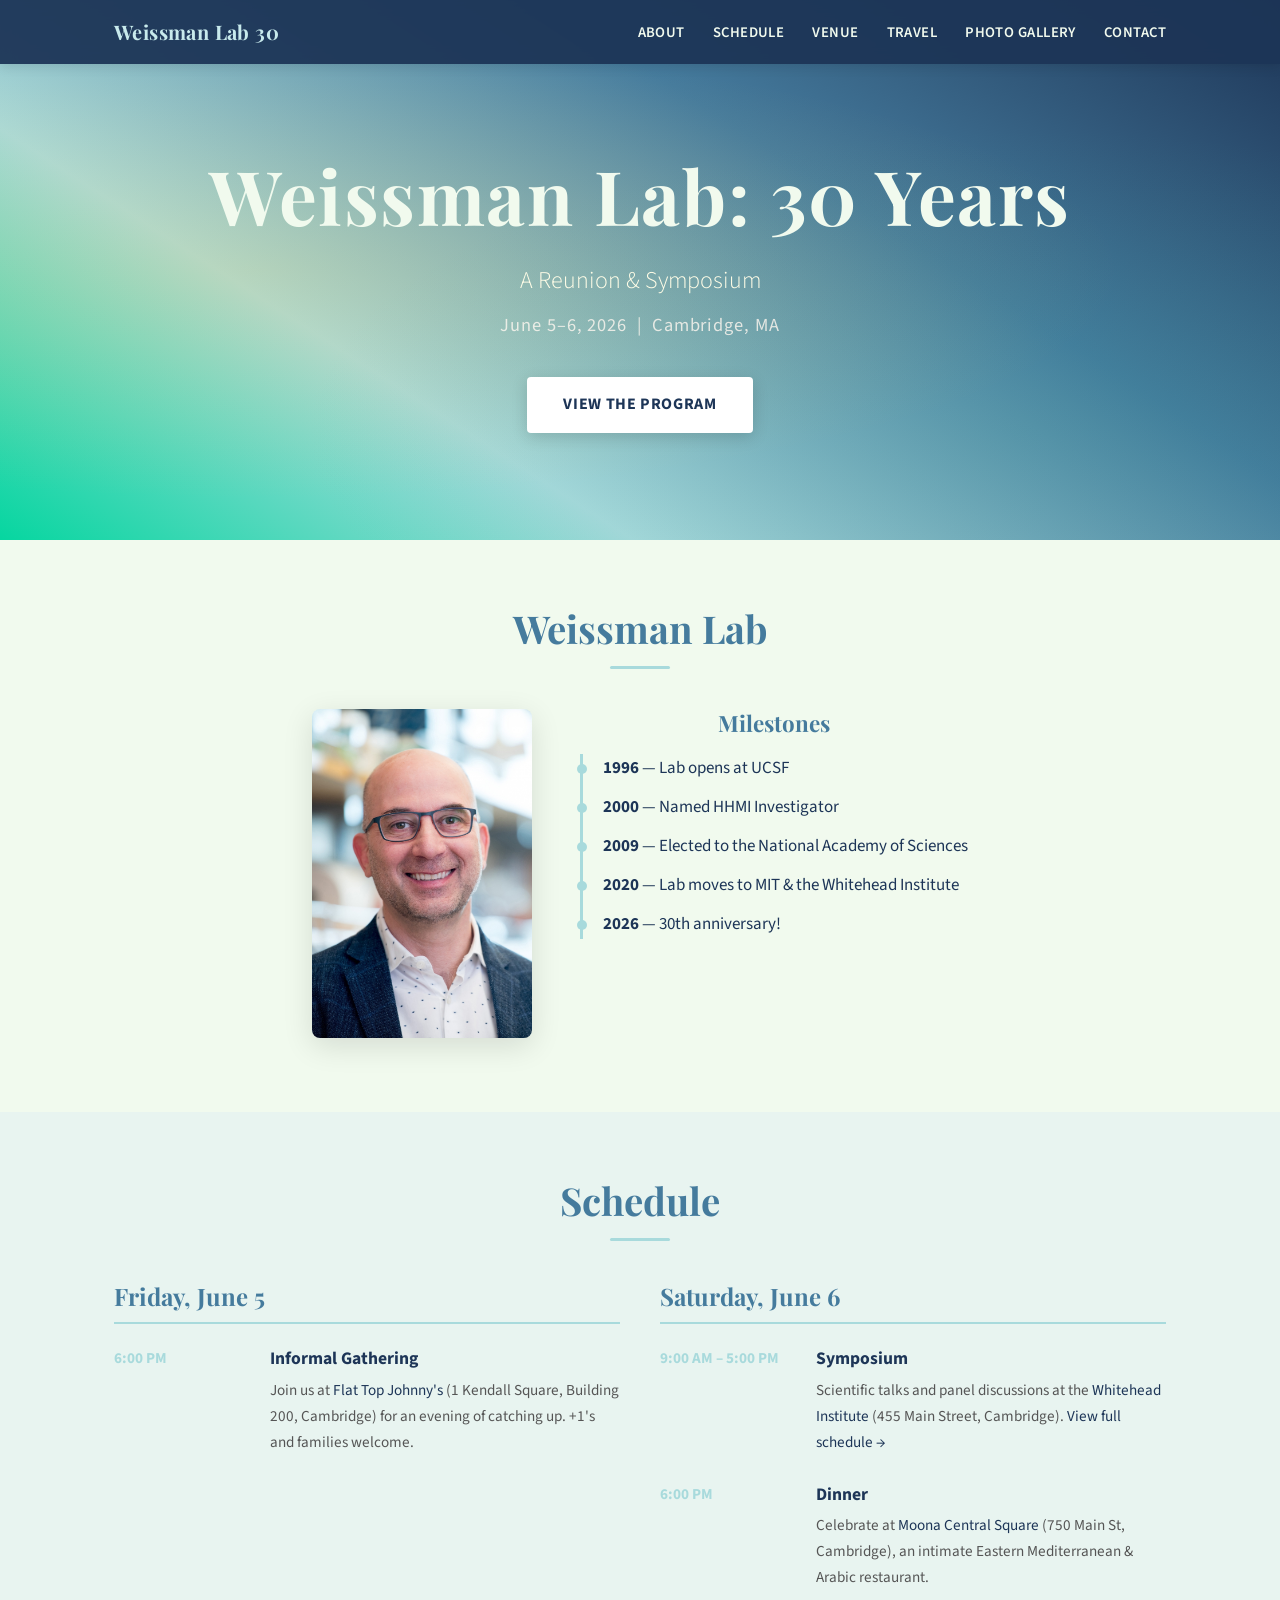
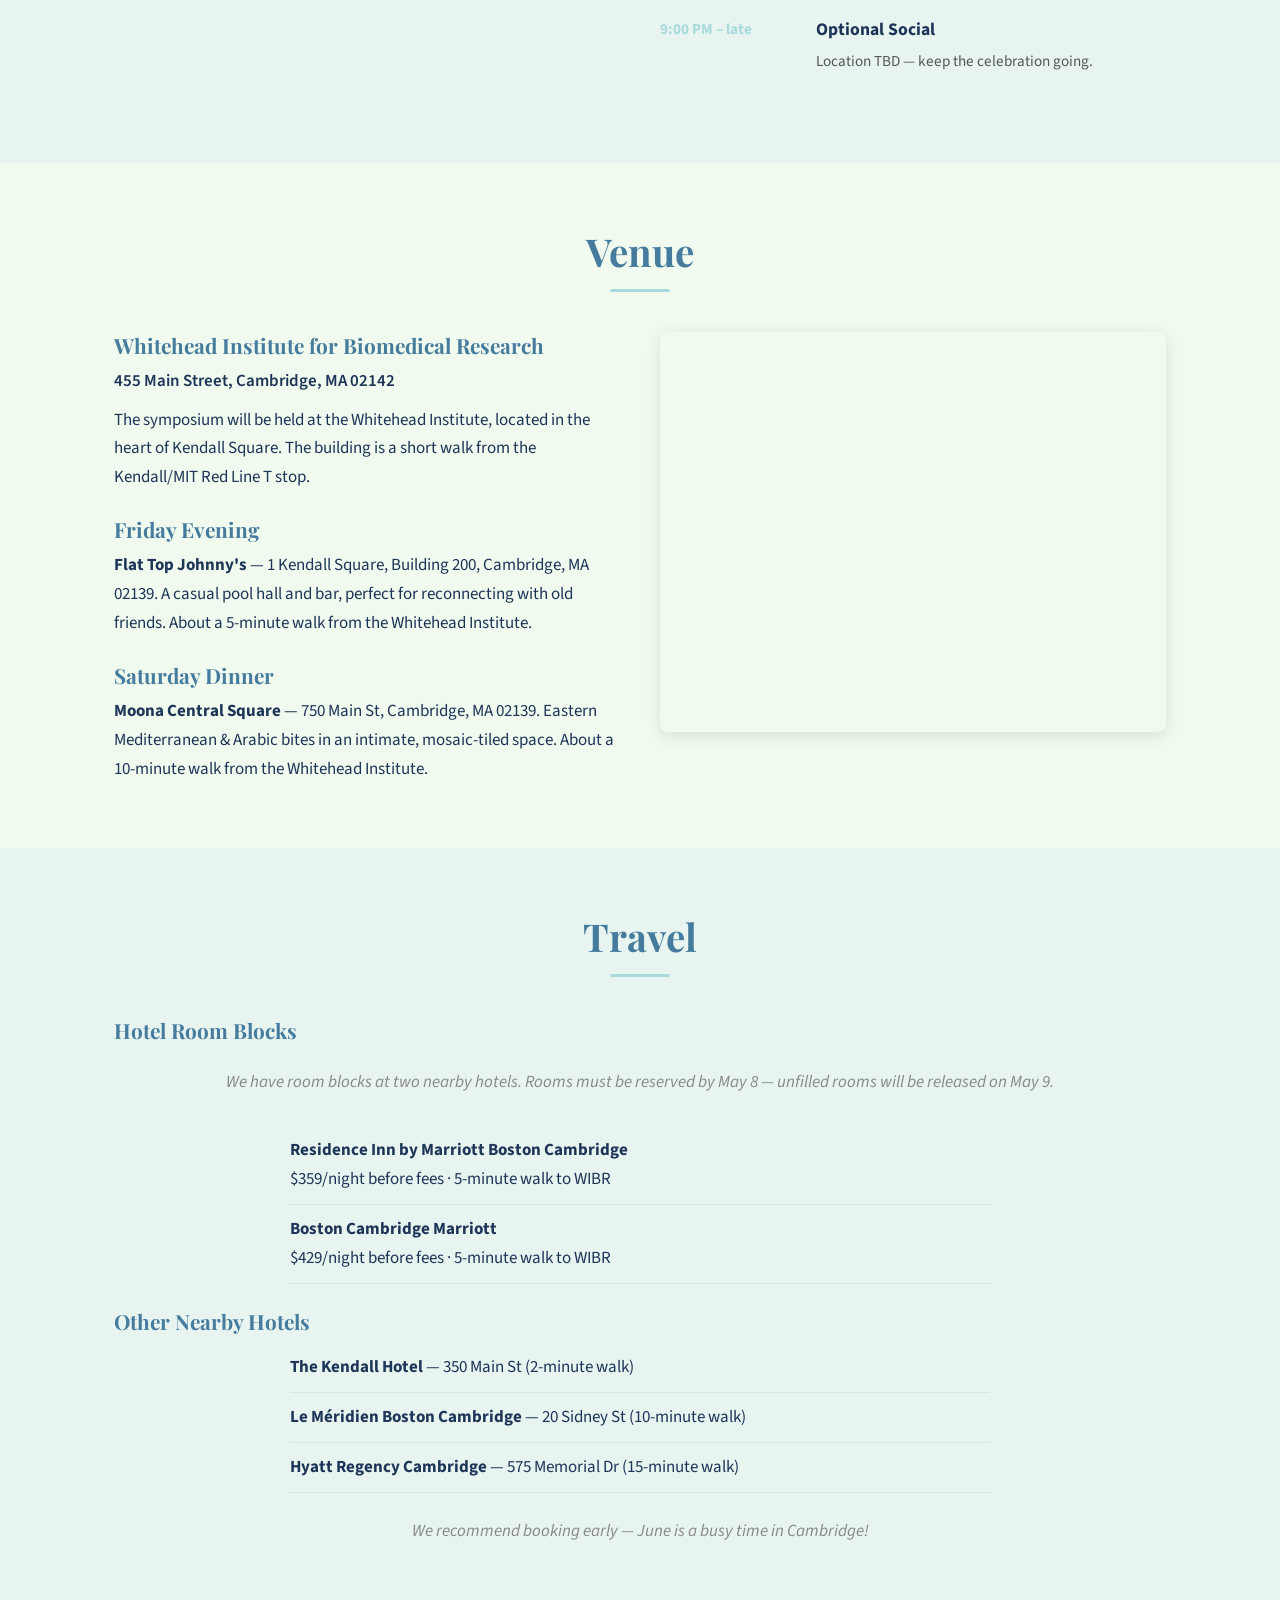
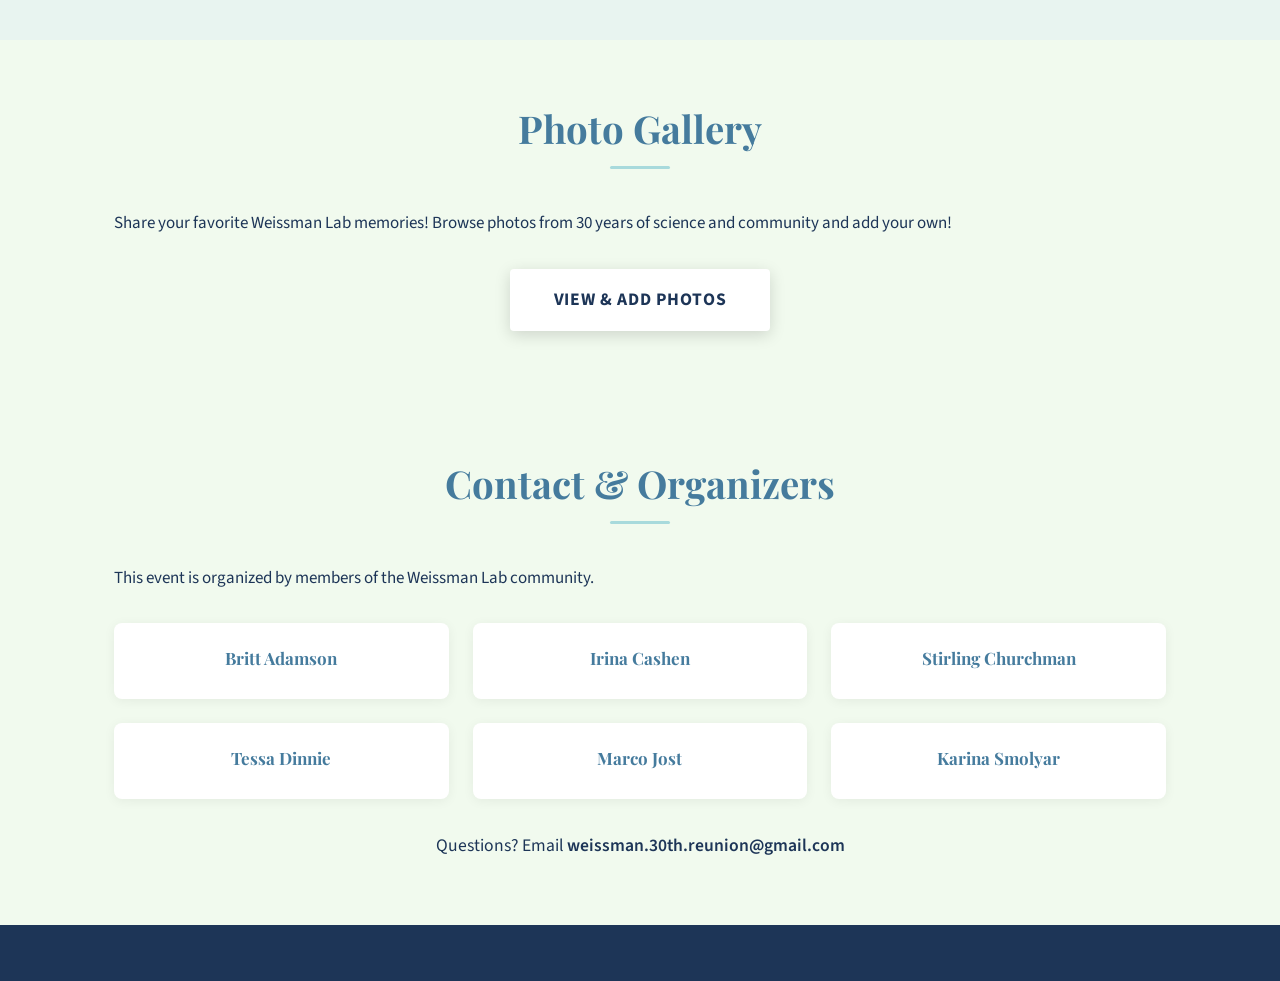
==== commit 12cefce3: "Rename Gallery to Photo Gallery in heading and nav Co-Authored-By: Claude Opus 4.6 (1M context) <nor" ====
--- a/index.html
+++ b/index.html
@@ -35,7 +35,7 @@
         <li><a href="#schedule">Schedule</a></li>
         <li><a href="#venue">Venue</a></li>
         <li><a href="#travel">Travel</a></li>
-        <li><a href="#gallery">Gallery</a></li>
+        <li><a href="#gallery">Photo Gallery</a></li>
         <li><a href="#contact">Contact</a></li>
       </ul>
     </div>
@@ -186,7 +186,7 @@
   <!-- 6. Photo Gallery -->
   <section id="gallery">
     <div class="container">
-      <h2>Gallery</h2>
+      <h2>Photo Gallery</h2>
       <p>Share your favorite Weissman Lab memories! Browse photos from 30 years of science and community and add your own!</p>
       <div class="gallery-cta">
         <a href="https://photos.app.goo.gl/qcCmUvtRfWx8oENp8" target="_blank" rel="noopener" class="btn btn-gallery">View &amp; Add Photos</a>
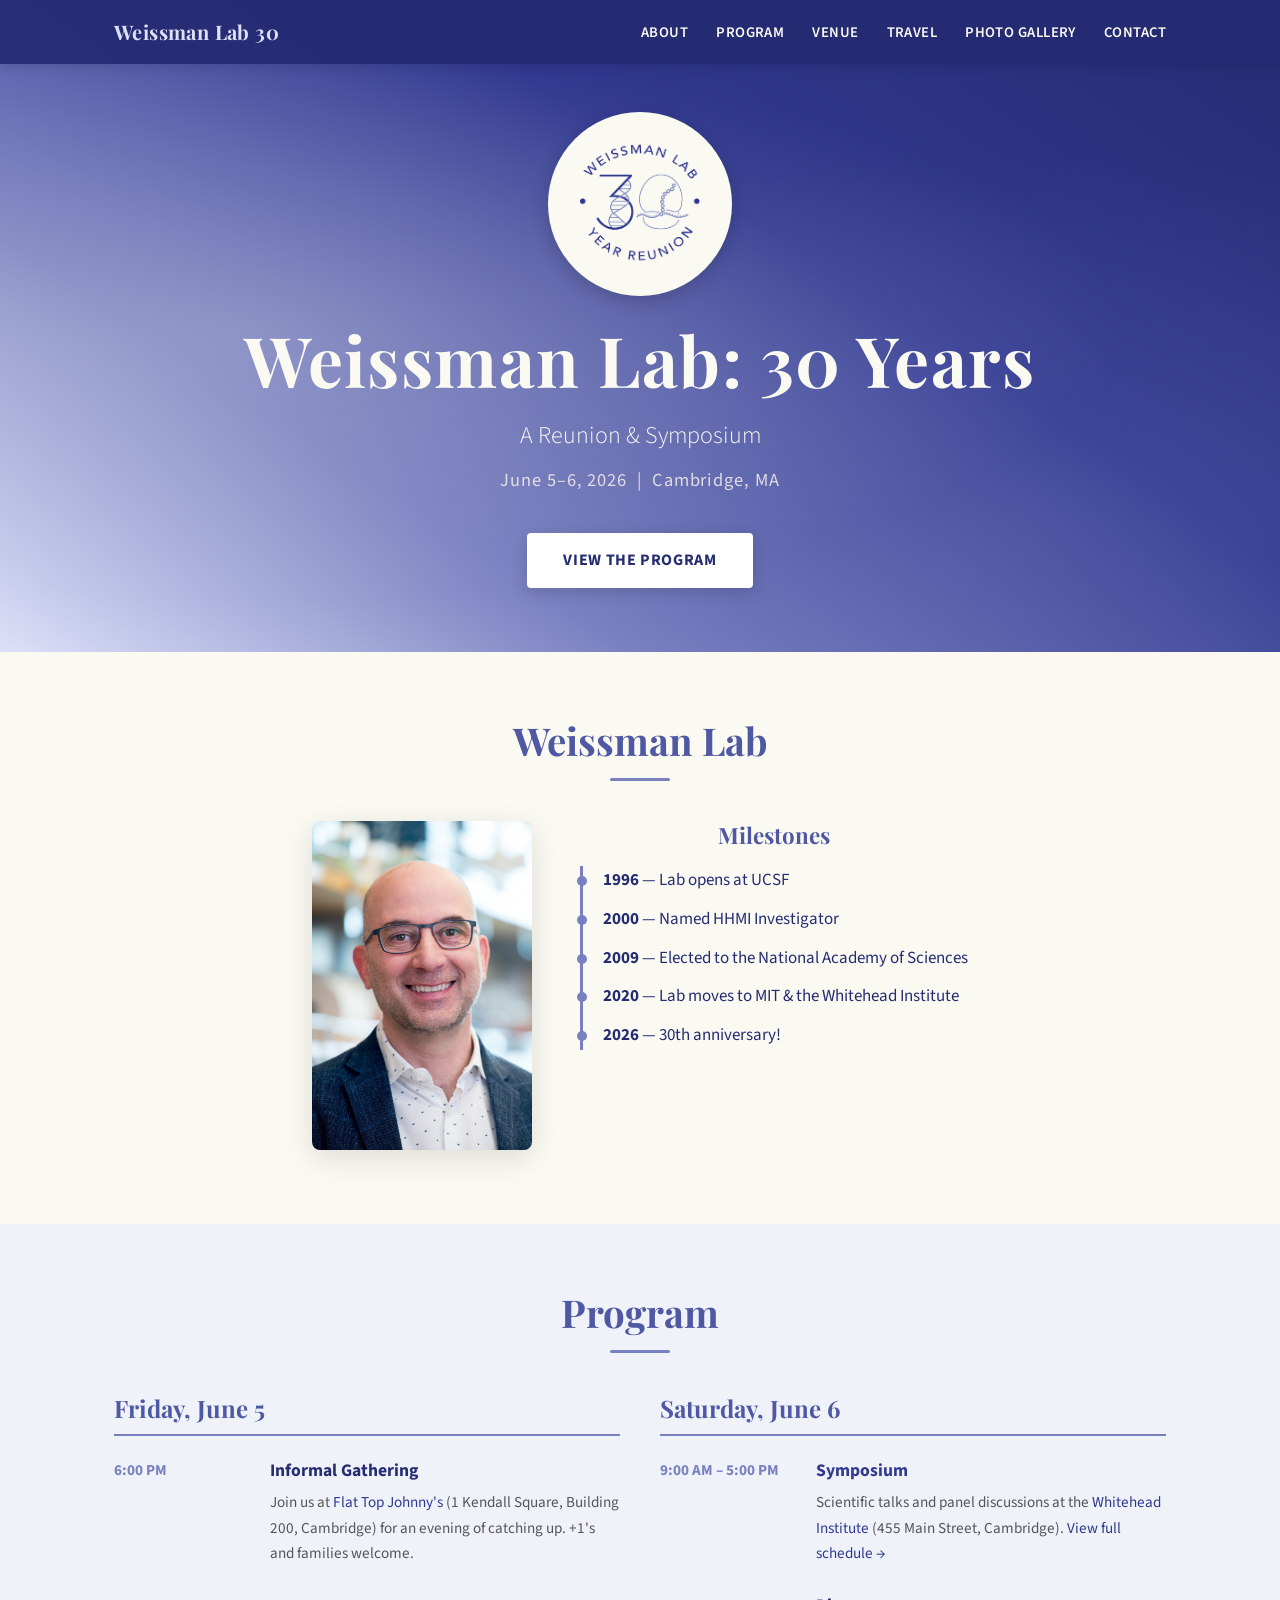
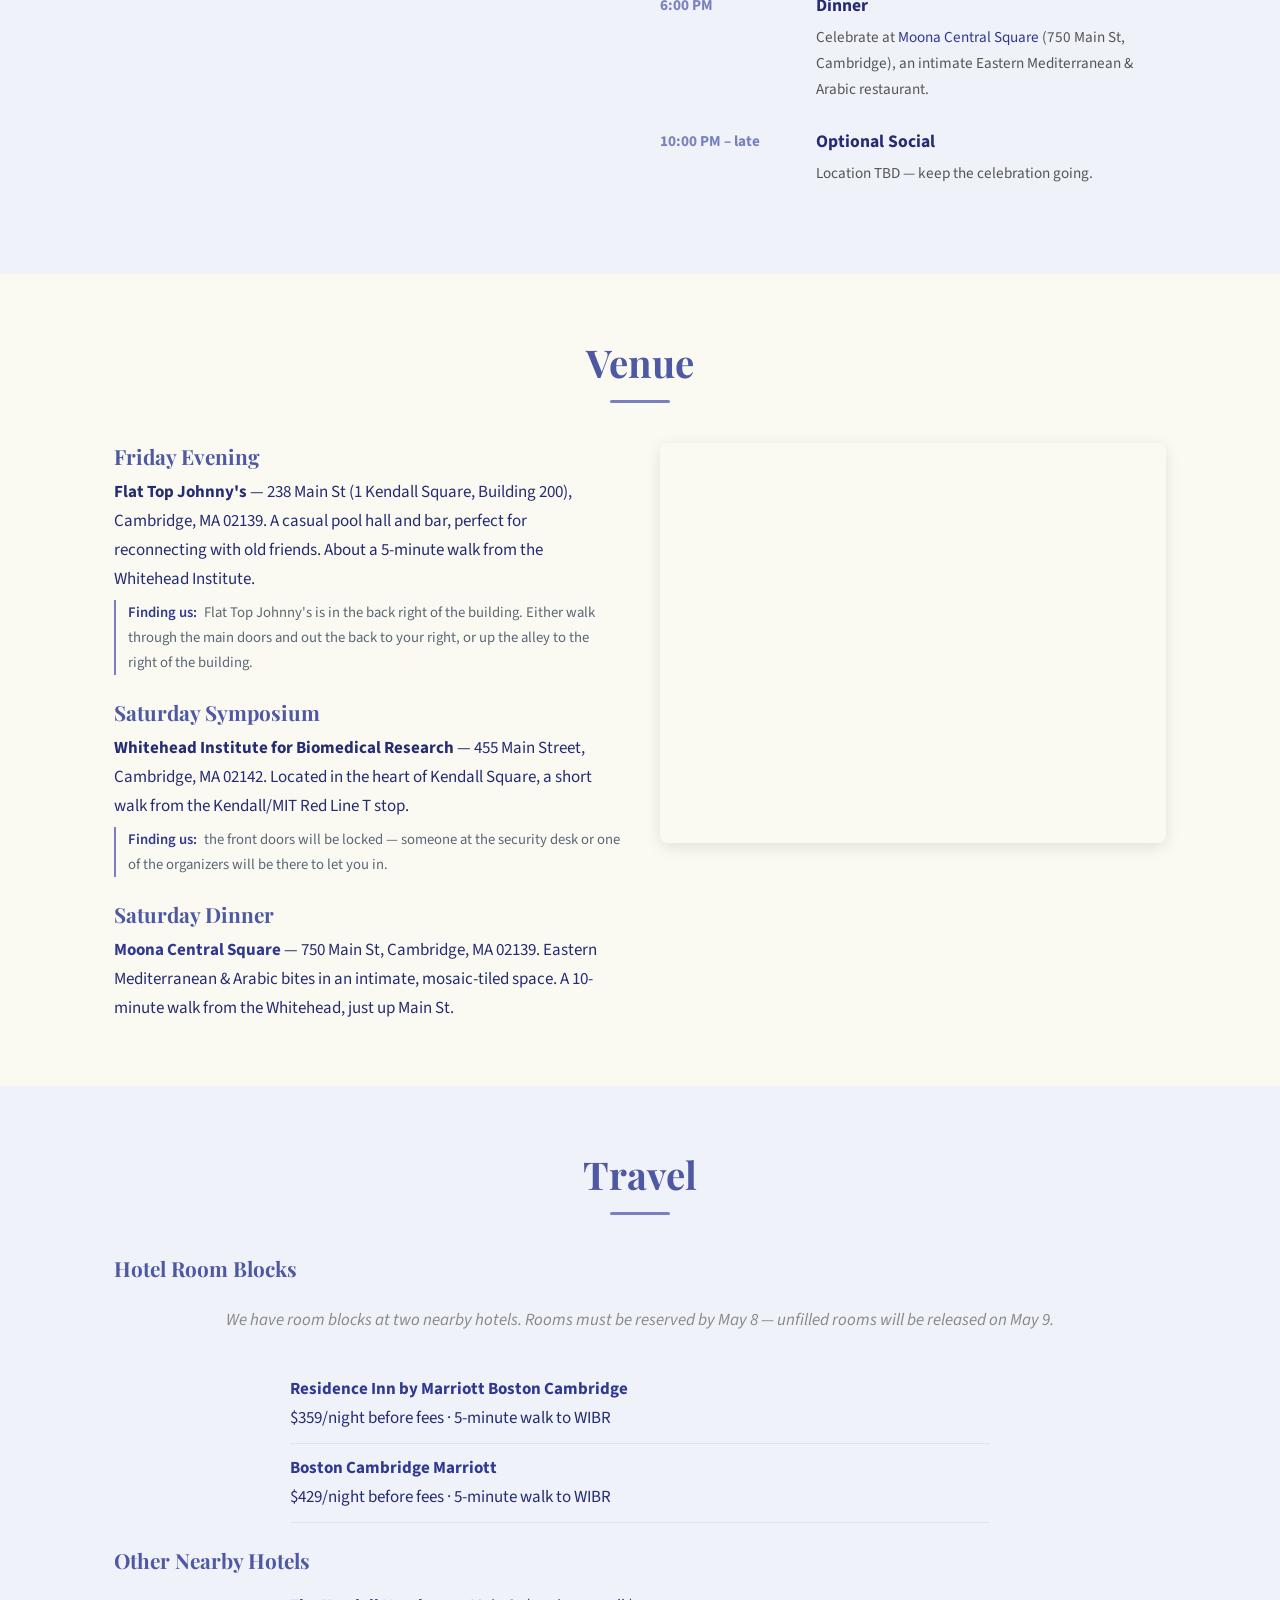
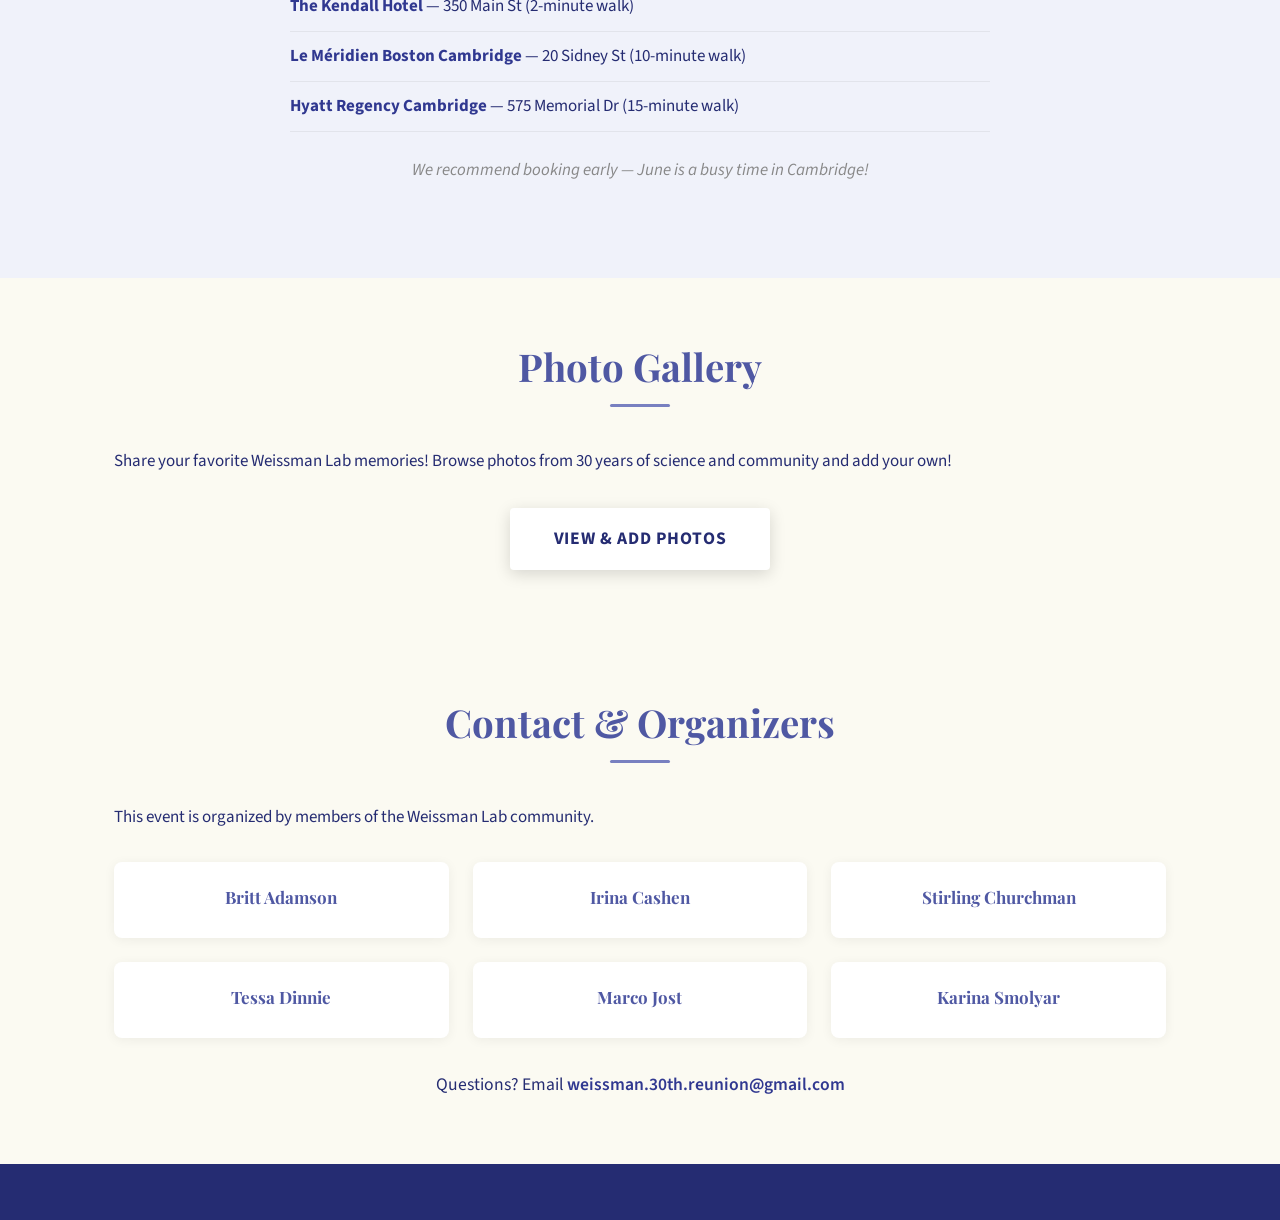
==== commit 1567e984: "Update reunion site branding and program links" ====
--- a/index.html
+++ b/index.html
@@ -32,7 +32,7 @@
       </button>
       <ul class="nav-links">
         <li><a href="#about">About</a></li>
-        <li><a href="#schedule">Schedule</a></li>
+        <li><a href="#program">Program</a></li>
         <li><a href="#venue">Venue</a></li>
         <li><a href="#travel">Travel</a></li>
         <li><a href="#gallery">Photo Gallery</a></li>
@@ -45,10 +45,13 @@
   <section id="hero">
     <div class="hero-overlay"></div>
     <div class="hero-content">
+      <div class="hero-logo-badge">
+        <img src="images/logo.png" alt="Weissman Lab 30 Year Reunion" class="hero-logo">
+      </div>
       <h1>Weissman Lab: 30 Years</h1>
       <p class="hero-subtitle">A Reunion &amp; Symposium</p>
       <p class="hero-date">June 5&ndash;6, 2026 &nbsp;|&nbsp; Cambridge, MA</p>
-      <a href="#schedule" class="btn">View the Program</a>
+      <a href="#program" class="btn">View the Program</a>
     </div>
   </section>
 
@@ -74,10 +77,10 @@
     </div>
   </section>
 
-  <!-- 3. Schedule / Program -->
-  <section id="schedule">
-    <div class="container">
-      <h2>Schedule</h2>
+  <!-- 3. Program -->
+  <section id="program">
+    <div class="container">
+      <h2>Program</h2>
       <div class="schedule-grid">
 
         <div class="schedule-day">
@@ -96,7 +99,7 @@
           <div class="schedule-event">
             <span class="event-time">9:00 AM – 5:00 PM</span>
             <div class="event-details">
-              <strong>Symposium</strong>
+              <strong><a href="schedule.html">Symposium</a></strong>
               <p>Scientific talks and panel discussions at the <a href="https://wi.mit.edu" target="_blank" rel="noopener">Whitehead Institute</a> (455 Main Street, Cambridge). <a href="schedule.html">View full schedule &rarr;</a></p>
             </div>
           </div>
@@ -108,7 +111,7 @@
             </div>
           </div>
           <div class="schedule-event">
-            <span class="event-time">9:00 PM – late</span>
+            <span class="event-time">10:00 PM – late</span>
             <div class="event-details">
               <strong>Optional Social</strong>
               <p>Location TBD — keep the celebration going.</p>
@@ -127,15 +130,16 @@
       <div class="venue-grid">
 
         <div class="venue-info">
-          <h3>Whitehead Institute for Biomedical Research</h3>
-          <p class="venue-address">455 Main Street, Cambridge, MA 02142</p>
-          <p>The symposium will be held at the Whitehead Institute, located in the heart of Kendall Square. The building is a short walk from the Kendall/MIT Red Line T stop.</p>
-
           <h3>Friday Evening</h3>
-          <p><strong>Flat Top Johnny's</strong> — 1 Kendall Square, Building 200, Cambridge, MA 02139. A casual pool hall and bar, perfect for reconnecting with old friends. About a 5-minute walk from the Whitehead Institute.</p>
+          <p><strong>Flat Top Johnny's</strong> &mdash; 238 Main St (1 Kendall Square, Building 200), Cambridge, MA 02139. A casual pool hall and bar, perfect for reconnecting with old friends. About a 5-minute walk from the Whitehead Institute.</p>
+          <p class="venue-note"><span>Finding us:</span> Flat Top Johnny's is in the back right of the building. Either walk through the main doors and out the back to your right, or up the alley to the right of the building.</p>
+
+          <h3>Saturday Symposium</h3>
+          <p><strong>Whitehead Institute for Biomedical Research</strong> &mdash; 455 Main Street, Cambridge, MA 02142. Located in the heart of Kendall Square, a short walk from the Kendall/MIT Red Line T stop.</p>
+          <p class="venue-note"><span>Finding us:</span> the front doors will be locked &mdash; someone at the security desk or one of the organizers will be there to let you in.</p>
 
           <h3>Saturday Dinner</h3>
-          <p><strong><a href="https://www.moonarestaurant.com/central-square" target="_blank" rel="noopener">Moona Central Square</a></strong> — 750 Main St, Cambridge, MA 02139. Eastern Mediterranean &amp; Arabic bites in an intimate, mosaic-tiled space. About a 10-minute walk from the Whitehead Institute.</p>
+          <p><strong><a href="https://www.moonarestaurant.com/central-square" target="_blank" rel="noopener">Moona Central Square</a></strong> &mdash; 750 Main St, Cambridge, MA 02139. Eastern Mediterranean &amp; Arabic bites in an intimate, mosaic-tiled space. A 10-minute walk from the Whitehead, just up Main St.</p>
         </div>
 
         <div class="venue-map">
--- a/css/style.css
+++ b/css/style.css
@@ -3,16 +3,16 @@
    =========================== */
 
 :root {
-  --gold: #A8DADC;
-  --burgundy: #457B9D;
-  --cream: #F1FAEE;
-  --charcoal: #1D3557;
-  --gold-light: #c8eaec;
-  --burgundy-dark: #345d77;
-  --gray-light: #E8F4F0;
-  --teal: #1D3557;
-  --coral: #457B9D;
-  --sunset: #A8DADC;
+  --gold: #7880C0;
+  --burgundy: #4F58A3;
+  --cream: #FBFAF2;
+  --charcoal: #252C72;
+  --gold-light: #DDE1F8;
+  --burgundy-dark: #303890;
+  --gray-light: #F0F2FA;
+  --teal: #303890;
+  --coral: #4F58A3;
+  --sunset: #B9BFE8;
 }
 
 /* Reset */
@@ -101,7 +101,7 @@
   left: 0;
   right: 0;
   z-index: 1000;
-  background: rgba(29, 53, 87, 0.95);
+  background: rgba(37, 44, 114, 0.95);
   backdrop-filter: blur(8px);
   box-shadow: 0 2px 12px rgba(0,0,0,0.12);
 }
@@ -110,6 +110,7 @@
   max-width: 1100px;
   margin: 0 auto;
   padding: 0 24px;
+  position: relative;
   display: flex;
   align-items: center;
   justify-content: space-between;
@@ -122,12 +123,15 @@
   color: var(--gold-light) !important;
   font-weight: 700;
   letter-spacing: 0.02em;
+  flex: 0 0 auto;
+  white-space: nowrap;
 }
 
 .nav-links {
   list-style: none;
   display: flex;
-  gap: 28px;
+  gap: clamp(18px, 2.2vw, 28px);
+  align-items: center;
 }
 
 .nav-links a {
@@ -183,13 +187,13 @@
 
 #hero {
   position: relative;
-  min-height: 60vh;
+  min-height: 52vh;
   display: flex;
   align-items: center;
   justify-content: center;
   text-align: center;
-  background: linear-gradient(213deg, #1D3557 0%, #457B9D 35%, #A8DADC 70%, #06D6A0 100%);
-  padding: 120px 24px 80px;
+  background: linear-gradient(213deg, #252C72 0%, #303890 38%, #7880C0 72%, #DDE1F8 100%);
+  padding: 112px 24px 64px;
   overflow: hidden;
 }
 
@@ -197,8 +201,8 @@
   position: absolute;
   inset: 0;
   background:
-    radial-gradient(ellipse at 20% 50%, rgba(247, 201, 72, 0.2) 0%, transparent 60%),
-    radial-gradient(ellipse at 80% 80%, rgba(42, 157, 143, 0.15) 0%, transparent 50%);
+    radial-gradient(ellipse at 20% 50%, rgba(251, 250, 242, 0.22) 0%, transparent 60%),
+    radial-gradient(ellipse at 80% 80%, rgba(120, 128, 192, 0.24) 0%, transparent 50%);
   pointer-events: none;
 }
 
@@ -207,16 +211,36 @@
   z-index: 1;
 }
 
+.hero-logo-badge {
+  width: clamp(136px, 15vw, 184px);
+  aspect-ratio: 1;
+  margin: 0 auto 18px;
+  padding: clamp(24px, 2.4vw, 32px);
+  display: flex;
+  align-items: center;
+  justify-content: center;
+  background: var(--cream);
+  border-radius: 50%;
+  box-shadow: 0 5px 18px rgba(0, 0, 0, 0.18);
+}
+
+.hero-logo {
+  display: block;
+  width: 100%;
+  max-height: 100%;
+  object-fit: contain;
+}
+
 #hero h1 {
-  font-size: 4.7rem;
+  font-size: clamp(3rem, 6vw, 4.35rem);
   color: var(--cream);
-  margin-bottom: 16px;
+  margin-bottom: 12px;
   letter-spacing: 0.02em;
 }
 
 .hero-subtitle {
   font-size: 1.5rem;
-  color: #FFFDE7;
+  color: var(--cream);
   font-weight: 300;
   margin-bottom: 8px;
 }
@@ -446,6 +470,20 @@
   margin-bottom: 10px;
 }
 
+.venue-note {
+  font-size: 0.92rem;
+  color: #5a6776;
+  margin-top: 6px;
+  padding-left: 12px;
+  border-left: 2px solid var(--gold);
+}
+
+.venue-note span {
+  font-weight: 600;
+  color: var(--teal);
+  margin-right: 4px;
+}
+
 .hotel-list {
   list-style: none;
   padding: 0;
@@ -661,23 +699,7 @@
   }
 }
 
-@media (max-width: 650px) {
-  #hero h1 {
-    font-size: 2.4rem;
-  }
-
-  .hero-subtitle {
-    font-size: 1.15rem;
-  }
-
-  h2 {
-    font-size: 1.8rem;
-  }
-
-  section {
-    padding: 56px 0;
-  }
-
+@media (max-width: 820px) {
   .nav-toggle {
     display: flex;
   }
@@ -688,7 +710,7 @@
     top: 64px;
     left: 0;
     right: 0;
-    background: rgba(29, 53, 87, 0.98);
+    background: rgba(37, 44, 114, 0.98);
     flex-direction: column;
     gap: 0;
     padding: 8px 0;
@@ -703,6 +725,30 @@
     padding: 14px 24px;
     border-bottom: none;
   }
+}
+
+@media (max-width: 650px) {
+  #hero h1 {
+    font-size: 2.4rem;
+  }
+
+  .hero-logo-badge {
+    width: 128px;
+    margin-bottom: 16px;
+    padding: 22px;
+  }
+
+  .hero-subtitle {
+    font-size: 1.15rem;
+  }
+
+  h2 {
+    font-size: 1.8rem;
+  }
+
+  section {
+    padding: 56px 0;
+  }
 
   .speakers-grid {
     grid-template-columns: 1fr;
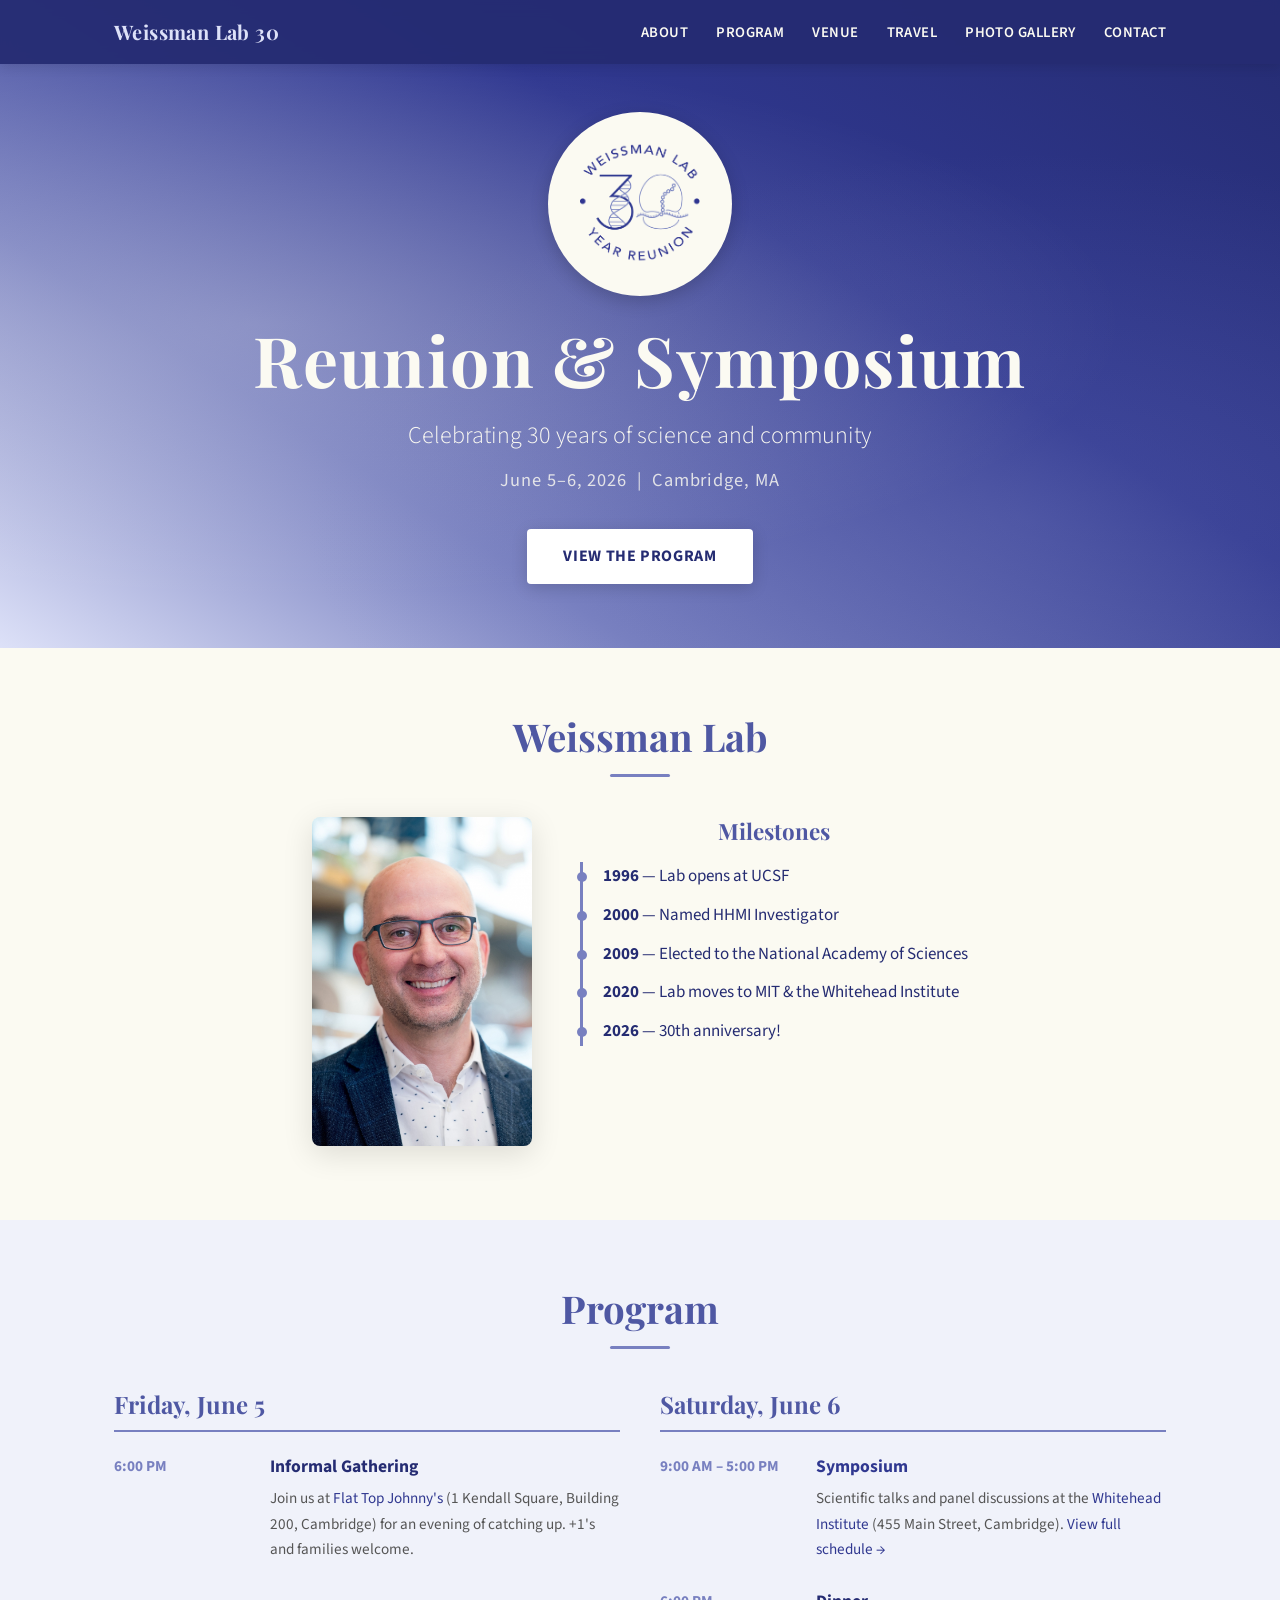
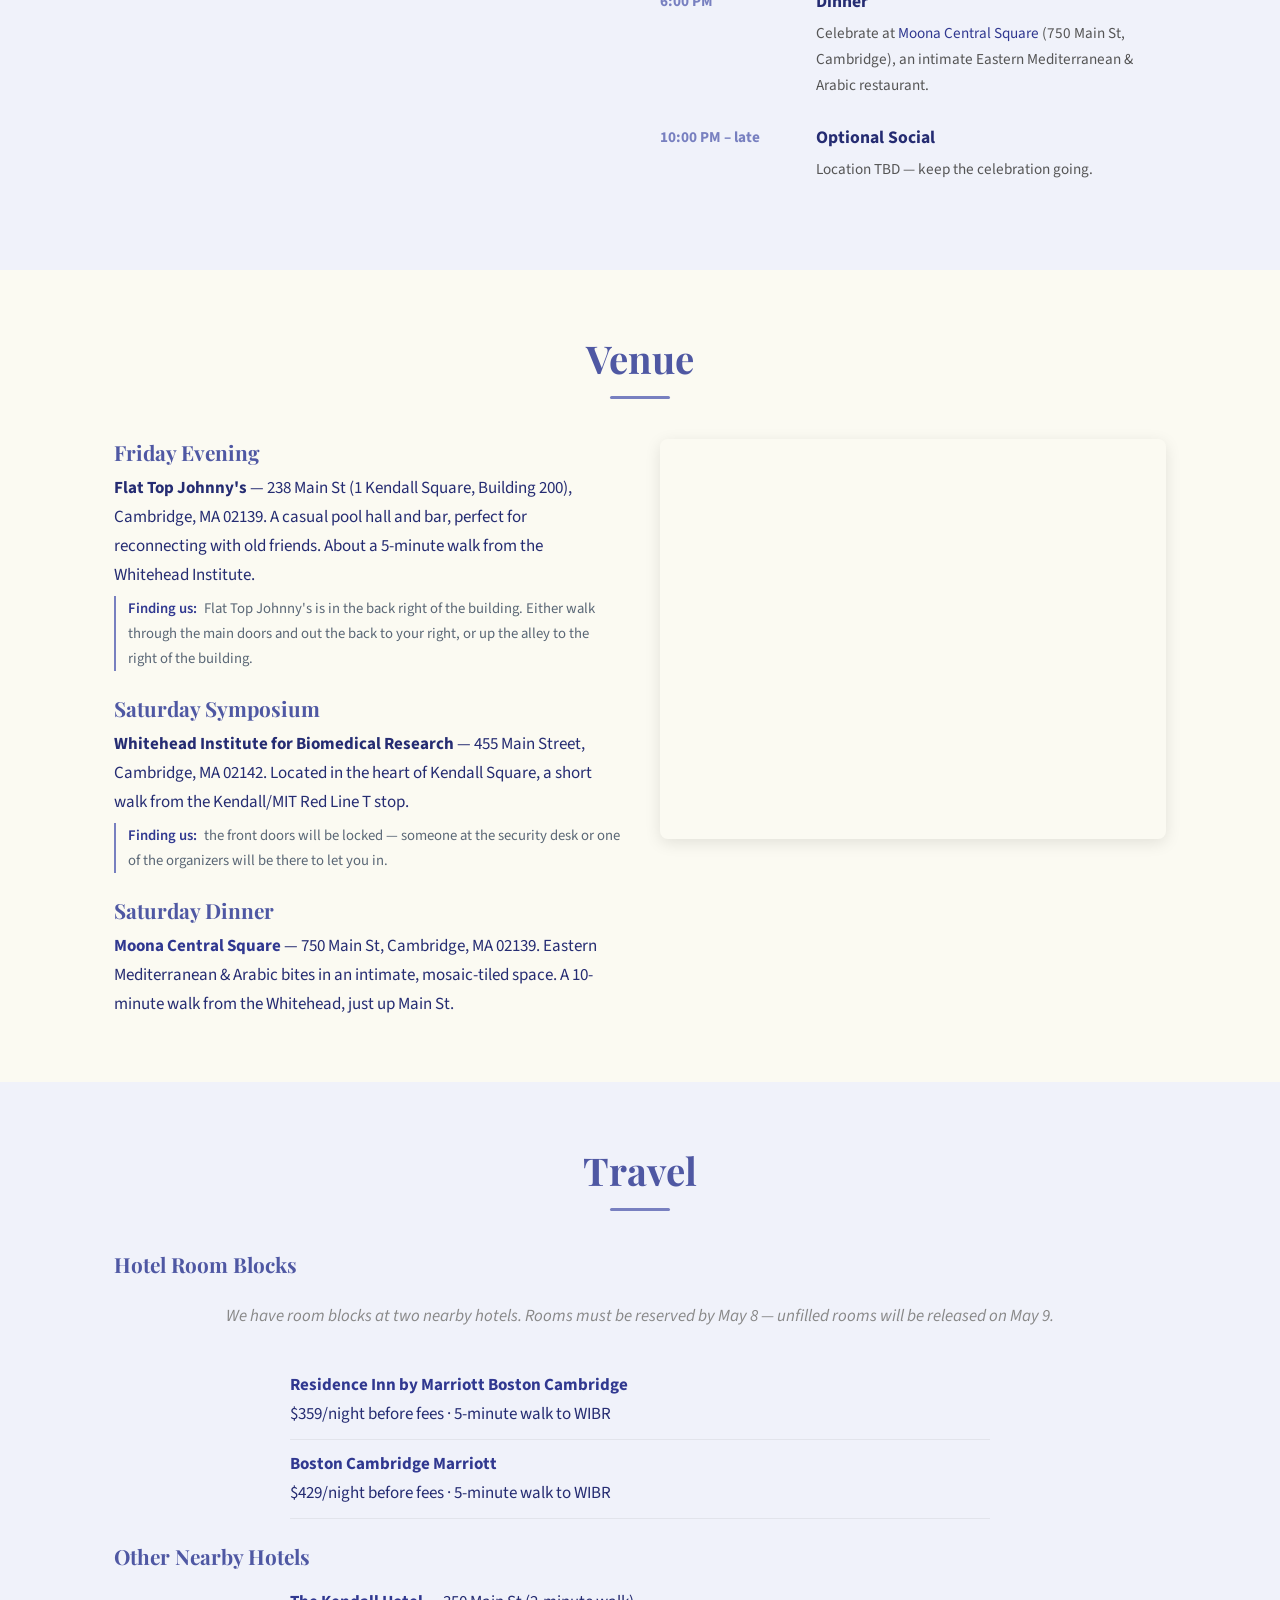
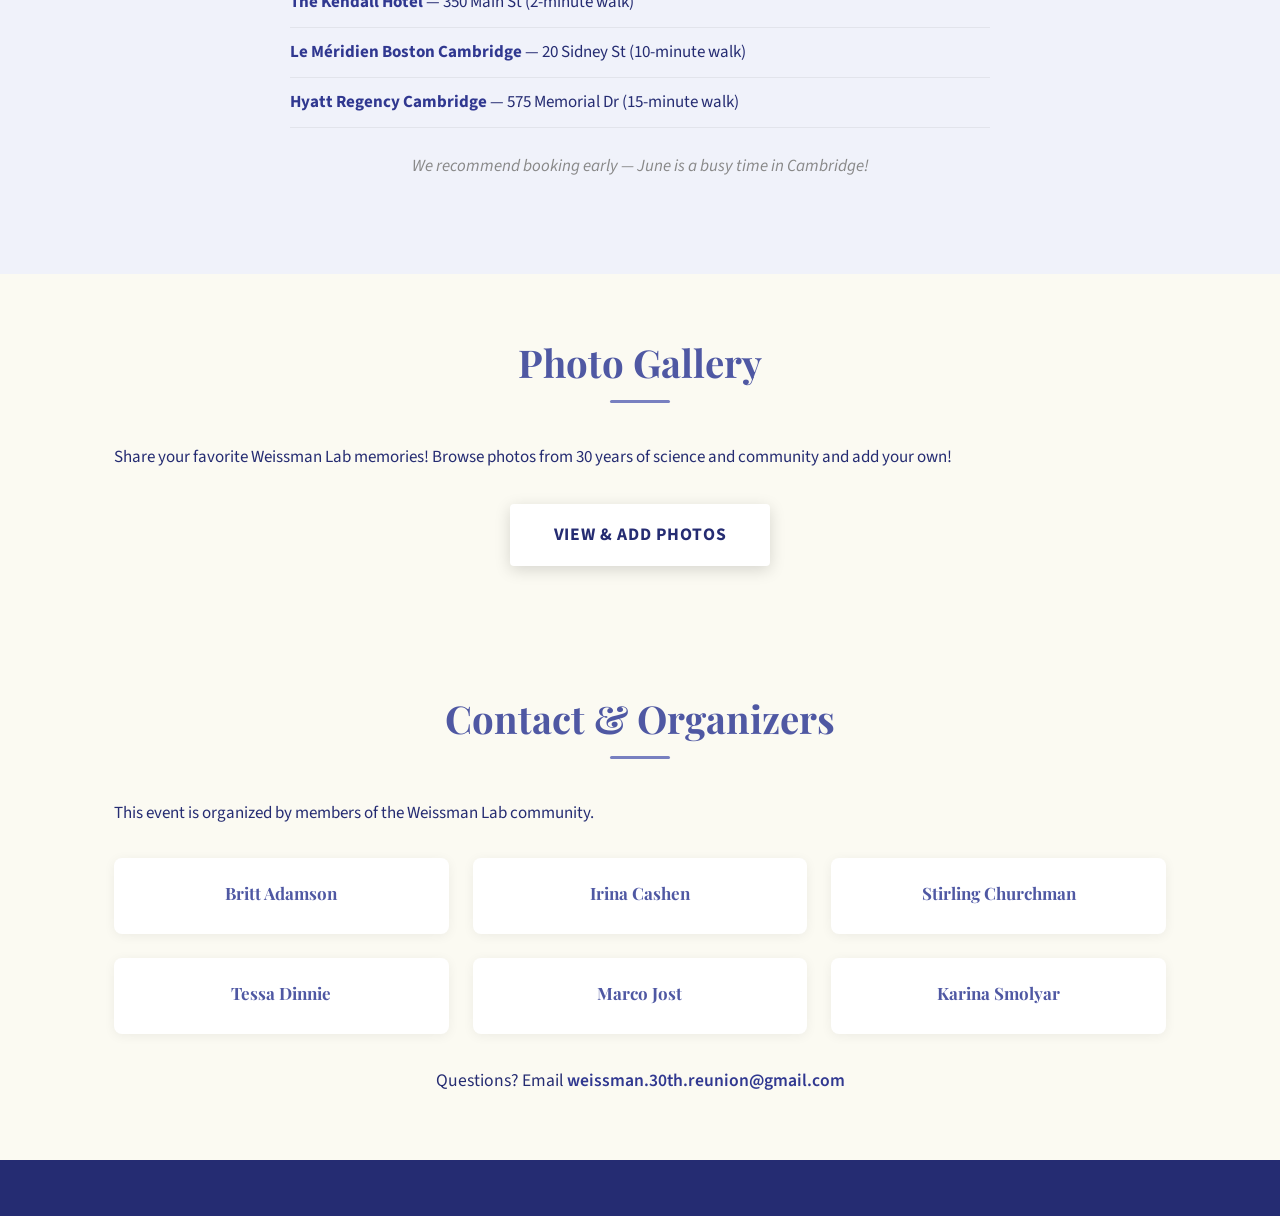
==== commit ceac0eab: "Refine hero copy and add favicon" ====
--- a/index.html
+++ b/index.html
@@ -11,6 +11,8 @@
   <meta property="og:description" content="A Reunion & Symposium — June 5–6, 2026 | Cambridge, MA">
   <meta property="og:type" content="website">
   <meta property="og:image" content="images/jonathan.jpg">
+  <link rel="icon" type="image/png" href="images/logo.png">
+  <link rel="apple-touch-icon" href="images/logo.png">
 
   <!-- Google Fonts -->
   <link rel="preconnect" href="https://fonts.googleapis.com">
@@ -48,8 +50,8 @@
       <div class="hero-logo-badge">
         <img src="images/logo.png" alt="Weissman Lab 30 Year Reunion" class="hero-logo">
       </div>
-      <h1>Weissman Lab: 30 Years</h1>
-      <p class="hero-subtitle">A Reunion &amp; Symposium</p>
+      <h1>Reunion &amp; Symposium</h1>
+      <p class="hero-subtitle">Celebrating 30 years of science and community</p>
       <p class="hero-date">June 5&ndash;6, 2026 &nbsp;|&nbsp; Cambridge, MA</p>
       <a href="#program" class="btn">View the Program</a>
     </div>
--- a/css/style.css
+++ b/css/style.css
@@ -247,8 +247,8 @@
 
 .hero-date {
   font-size: 1.15rem;
-  color: rgba(255, 248, 240, 0.8);
-  margin-bottom: 36px;
+  color: rgba(251, 250, 242, 0.82);
+  margin-bottom: 32px;
   letter-spacing: 0.05em;
 }
 
@@ -742,6 +742,10 @@
     font-size: 1.15rem;
   }
 
+  .hero-date {
+    font-size: 1rem;
+  }
+
   h2 {
     font-size: 1.8rem;
   }
